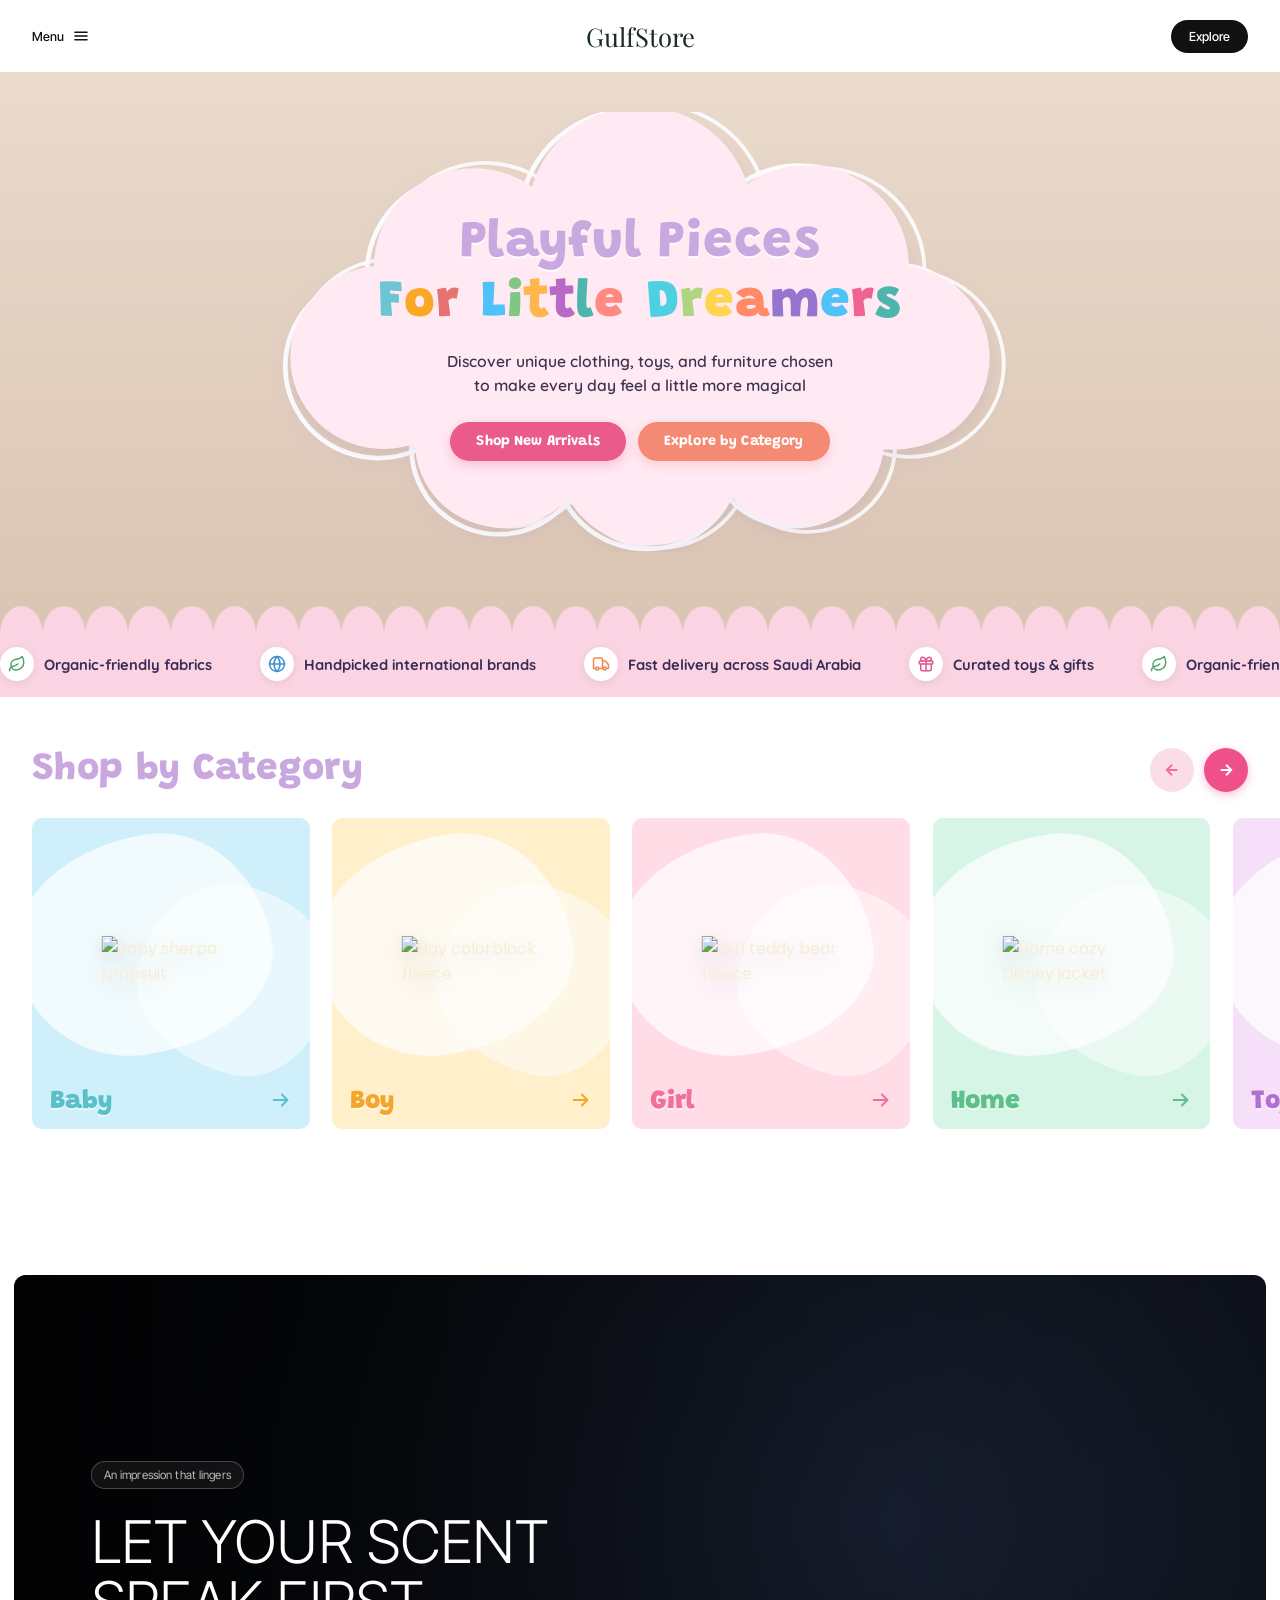
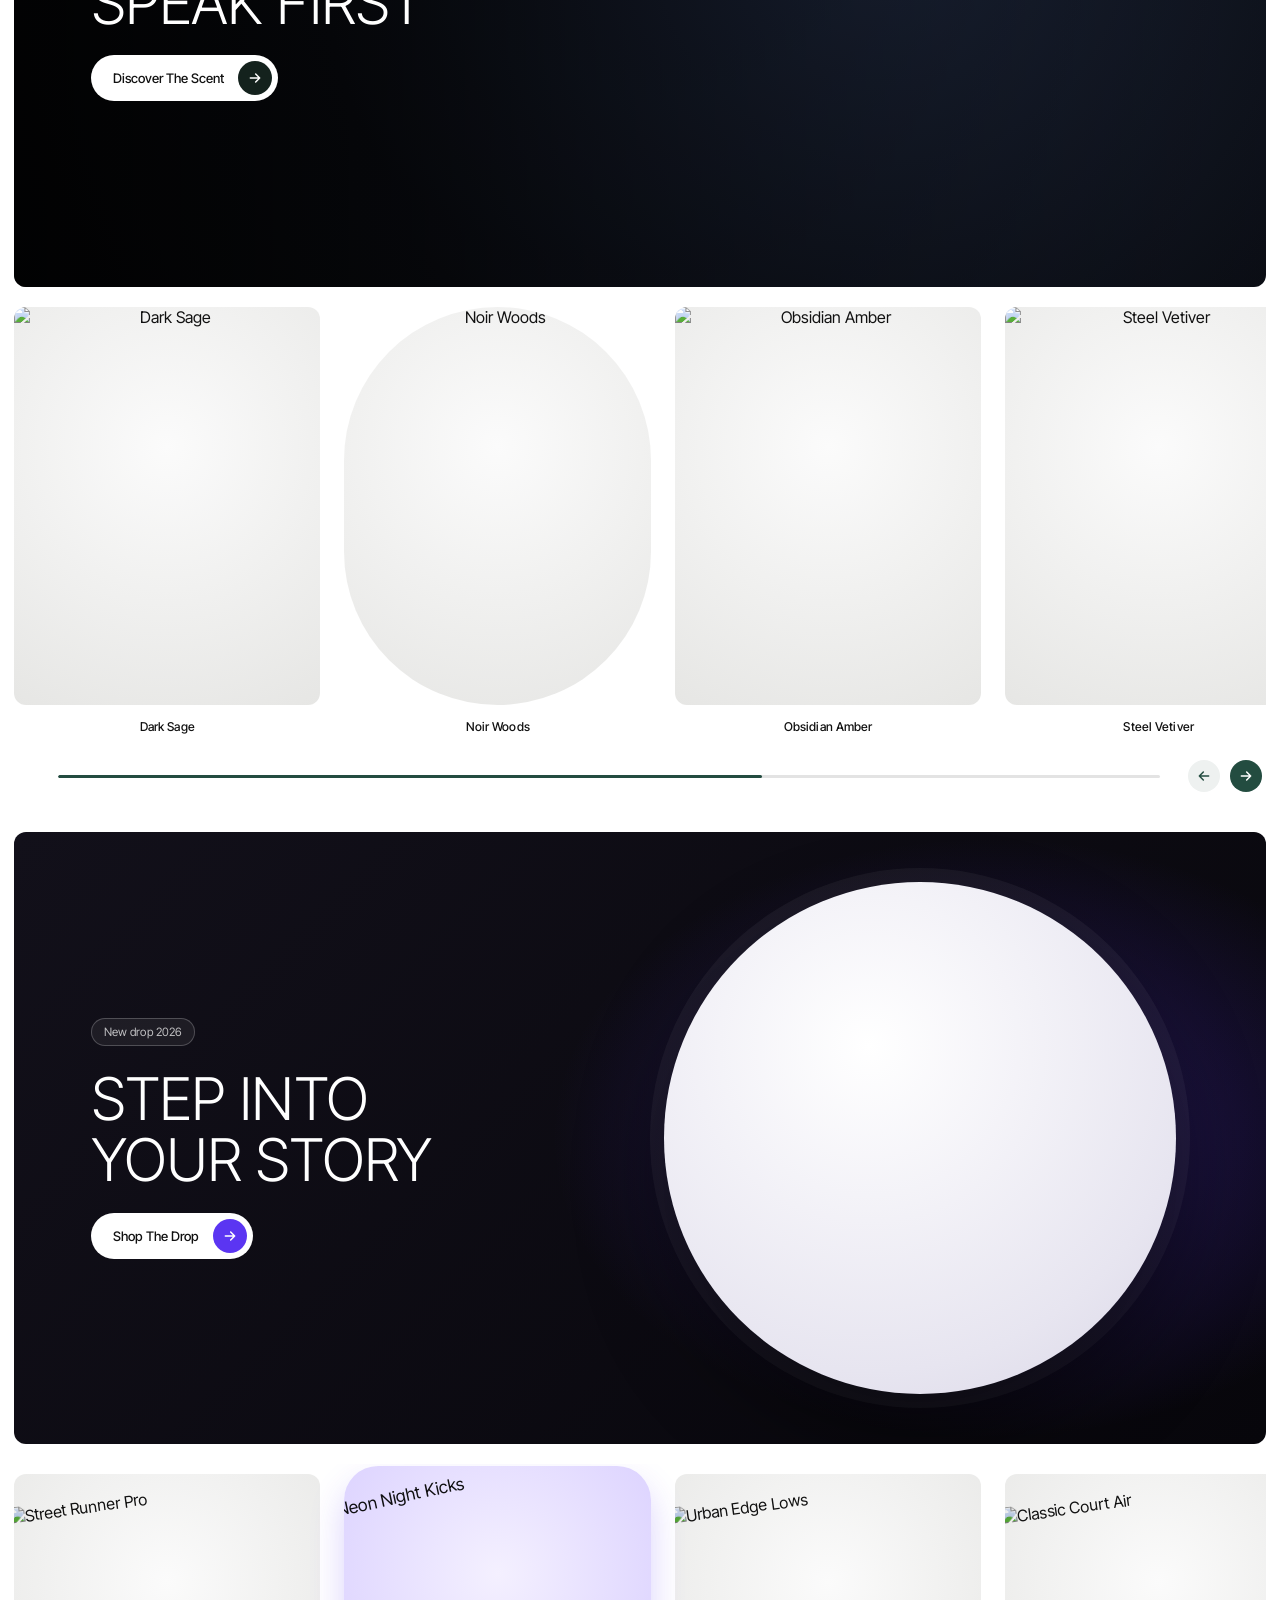
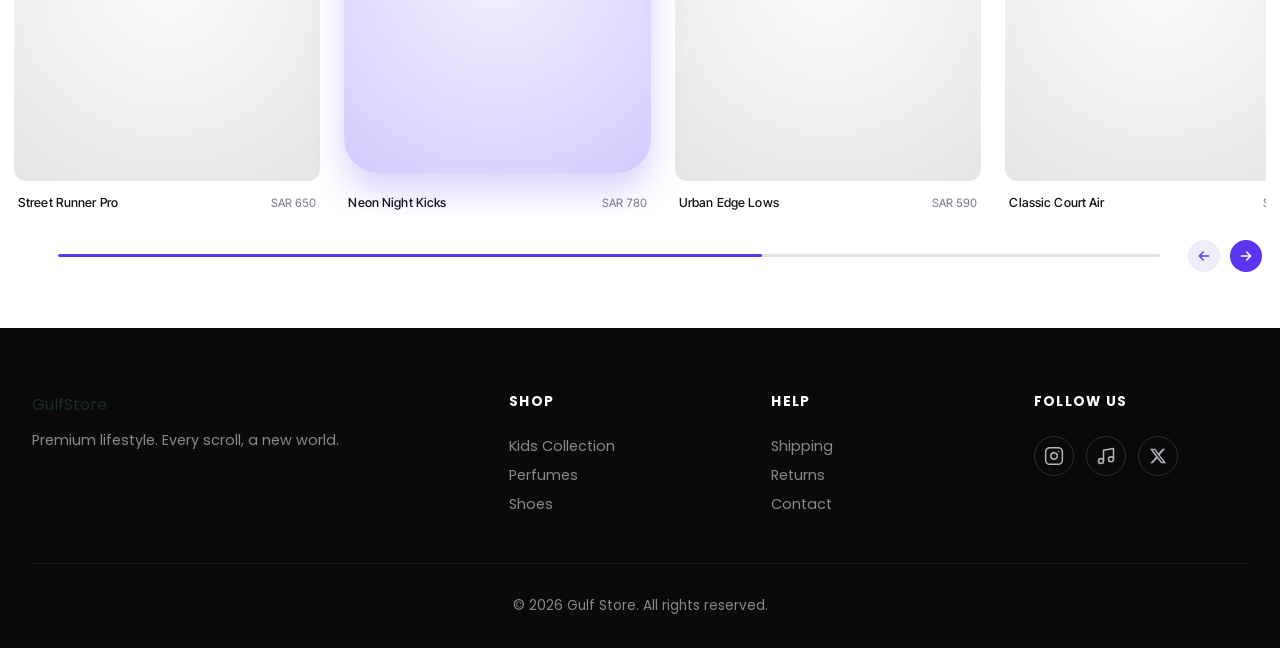
==== index.html @ 34cdd141 "Add files via upload" ====
<!DOCTYPE html>
<html lang="en">
<head>
  <meta charset="UTF-8" />
  <meta name="viewport" content="width=device-width, initial-scale=1.0" />
  <title>Gulf Store — Premium Lifestyle</title>
  <link rel="preconnect" href="https://fonts.googleapis.com" />
  <link rel="preconnect" href="https://fonts.gstatic.com" crossorigin />
  <link href="https://fonts.googleapis.com/css2?family=Nunito:wght@400;600;700;800;900&family=Playfair+Display:ital,wght@0,400;0,600;0,700;1,400;1,600&family=Bebas+Neue&family=Poppins:wght@300;400;500;600;700&family=Dancing+Script:wght@600;700&family=Grandstander:wght@500;700;800;900&family=Quicksand:wght@500;600;700&family=Inter+Tight:wght@300;400;500;600&display=swap" rel="stylesheet" />
  <link rel="stylesheet" href="style.css" />
</head>
<body class="vibe-kids" data-vibe="kids">

  <!-- ═══════════════════════════ ANNOUNCEMENT BAR ═══════════════════════════ -->
  <div class="announcement-bar" id="announcement-bar">
    <div class="announcement-bar__left">
      <span>New arrivals just landed – discover them now!&nbsp;</span>
      <a href="#kids-products" class="announcement-bar__cta">Explore</a>
    </div>
    <div class="announcement-bar__right">
      <button class="announcement-bar__locale">SAR <svg width="12" height="12" viewBox="0 0 24 24" fill="none" stroke="currentColor" stroke-width="2.6" stroke-linecap="round" stroke-linejoin="round" aria-hidden="true"><path d="m6 9 6 6 6-6"/></svg></button>
      <button class="announcement-bar__locale"><svg width="15" height="15" viewBox="0 0 24 24" fill="none" stroke="currentColor" stroke-width="2" stroke-linecap="round" stroke-linejoin="round" aria-hidden="true"><circle cx="12" cy="12" r="10"/><path d="M12 2a14.5 14.5 0 0 0 0 20 14.5 14.5 0 0 0 0-20"/><path d="M2 12h20"/></svg> EN <svg width="12" height="12" viewBox="0 0 24 24" fill="none" stroke="currentColor" stroke-width="2.6" stroke-linecap="round" stroke-linejoin="round" aria-hidden="true"><path d="m6 9 6 6 6-6"/></svg></button>
    </div>
  </div>

  <!-- ═══════════════════════════ NAVBAR ═══════════════════════════ -->
  <header class="navbar" id="navbar" role="banner">
    <div class="navbar__inner">
      <div class="navbar__logo">
        <a href="index.html" aria-label="Gulf Store home">
          <span class="logo-kids-icon" aria-hidden="true">
            <svg width="36" height="36" viewBox="0 0 36 36"><circle cx="18" cy="18" r="17" fill="#F3E8FF" stroke="#A78BDB" stroke-width="1.5"/><g transform="translate(9.5 9.5) scale(0.7)" fill="none" stroke="#A78BDB" stroke-width="2" stroke-linecap="round" stroke-linejoin="round"><circle cx="12" cy="12" r="3"/><path d="M12 16.5A4.5 4.5 0 1 1 7.5 12 4.5 4.5 0 1 1 12 7.5a4.5 4.5 0 1 1 4.5 4.5 4.5 4.5 0 1 1-4.5 4.5"/><path d="M12 7.5V9"/><path d="M7.5 12H9"/><path d="M16.5 12H15"/><path d="M12 16.5V15"/><path d="m8 8 1.88 1.88"/><path d="M14.12 9.88 16 8"/><path d="m8 16 1.88-1.88"/><path d="M14.12 14.12 16 16"/></g></svg>
          </span>
          <span class="logo-gs">Gulf</span><span class="logo-store">Store</span>
        </a>
      </div>
      <nav class="navbar__nav" aria-label="Main navigation">
        <a href="#kids"    class="nav-link" data-target="kids">New In</a>
        <a href="#kids"    class="nav-link" data-target="kids">Baby</a>
        <a href="#kids"    class="nav-link" data-target="kids">Girls</a>
        <a href="#kids"    class="nav-link" data-target="kids">Boys</a>
        <a href="#perfume" class="nav-link" data-target="perfume">Perfume</a>
        <a href="#shoes"   class="nav-link" data-target="shoes">Shoes</a>
        <a href="#"        class="nav-link nav-link--sale">Sale</a>
      </nav>
      <div class="navbar__actions">
        <button class="btn-icon" aria-label="Search">
          <svg width="20" height="20" viewBox="0 0 24 24" fill="none" stroke="currentColor" stroke-width="2"><circle cx="11" cy="11" r="8"/><path d="m21 21-4.35-4.35"/></svg>
        </button>
        <button class="btn-icon" aria-label="Cart" style="position:relative;">
          <svg width="20" height="20" viewBox="0 0 24 24" fill="none" stroke="currentColor" stroke-width="2"><circle cx="9" cy="21" r="1"/><circle cx="20" cy="21" r="1"/><path d="M1 1h4l2.68 13.39a2 2 0 0 0 2 1.61h9.72a2 2 0 0 0 2-1.61L23 6H6"/></svg>
          <span class="cart-badge">0</span>
        </button>
        <button class="btn-icon" aria-label="Account">
          <svg width="20" height="20" viewBox="0 0 24 24" fill="none" stroke="currentColor" stroke-width="2"><path d="M20 21v-2a4 4 0 0 0-4-4H8a4 4 0 0 0-4 4v2"/><circle cx="12" cy="7" r="4"/></svg>
        </button>
      </div>
      <!-- Perfume-vibe navbar controls -->
      <button class="nav-menu-btn" id="navMenuBtn" aria-expanded="false" aria-controls="navMenuPanel">
        <span>Menu</span>
        <svg width="18" height="18" viewBox="0 0 24 24" fill="none" stroke="currentColor" stroke-width="2.2" stroke-linecap="round"><path d="M4 7h16M4 12h16M4 17h16"/></svg>
      </button>
      <a href="#perfume-products" class="nav-explore-btn">Explore</a>
      <div class="nav-menu-panel" id="navMenuPanel" hidden>
        <a href="#kids" class="nav-link" data-target="kids">Kids</a>
        <a href="#perfume" class="nav-link" data-target="perfume">Perfume</a>
        <a href="#shoes" class="nav-link" data-target="shoes">Shoes</a>
      </div>
      <!-- Vibe indicator dots -->
      <div class="vibe-dots" aria-hidden="true">
        <span class="vibe-dot" data-vibe="kids" title="Kids"></span>
        <span class="vibe-dot" data-vibe="perfume" title="Perfume"></span>
        <span class="vibe-dot" data-vibe="shoes" title="Shoes"></span>
      </div>
    </div>
  </header>

  <!-- ═══════════════════════════ VIBE TRANSITION OVERLAY ═══════════════════════════ -->
  <div class="vibe-overlay" aria-hidden="true"></div>

  <!-- ═══════════════════════════ SECTION 1 — KIDS ═══════════════════════════ -->
  <section id="kids" class="category-section vibe-section kids-section" data-vibe="kids">

    <!-- ── KIDS HERO: Nursery Playroom Scene + Cloud Bubble ── -->
    <div class="kids-hero">
      <!-- High-resolution nursery playroom background matching the reference -->
      <div class="kids-hero__bg" aria-hidden="true">
        <img src="assets/baby-clothes/nursery-hero-bg.jpg" alt="Cozy kids playroom" class="kids-hero__bg-img" onerror="this.style.display='none'" />
        <div class="kids-hero__bg-tint"></div>
      </div>

      <!-- Cloud bubble — centerpiece of the hero matching reference -->
      <div class="kids-cloud-container">
        <!-- SVG cloud backdrop with soft translucent outer halo -->
        <svg class="cloud-svg-bg" viewBox="0 0 800 470" preserveAspectRatio="none" aria-hidden="true">
          <defs>
            <g id="cloudShape">
              <ellipse cx="400" cy="245" rx="320" ry="150"/>
              <circle cx="225" cy="165" r="105"/>
              <circle cx="400" cy="112" r="118"/>
              <circle cx="575" cy="165" r="108"/>
              <circle cx="670" cy="262" r="98"/>
              <circle cx="130" cy="262" r="98"/>
              <circle cx="255" cy="352" r="92"/>
              <circle cx="410" cy="365" r="98"/>
              <circle cx="565" cy="350" r="92"/>
            </g>
            <filter id="cloudSoftShadow" x="-10%" y="-10%" width="120%" height="125%">
              <feDropShadow dx="0" dy="8" stdDeviation="10" flood-color="#8A5BA6" flood-opacity="0.14"/>
            </filter>
          </defs>
          <!-- hand-drawn white outline (offset + slightly rotated) -->
          <use href="#cloudShape" class="cloud-outline-a" transform="translate(-6 4) rotate(-1.2 400 235)" fill="none" stroke="#fff" stroke-width="5"/>
          <use href="#cloudShape" class="cloud-outline-b" transform="translate(8 -2) rotate(1.4 400 235) scale(1.01)" fill="none" stroke="#fff" stroke-width="4" opacity=".9"/>
          <!-- pink body -->
          <g filter="url(#cloudSoftShadow)"><use href="#cloudShape" fill="#FFEAF4"/></g>
        </svg>

        <!-- Cloud content -->
        <div class="kids-cloud-content">
          <h1 class="kids-hero__title-script">Playful Pieces</h1>

          <!-- "For Little Dreamers" — on ONE line with candy rainbow colors -->
          <p class="kids-hero__title-rainbow">
            <span class="rainbow-word">
              <span style="color:#6BC5D2">F</span><span style="color:#F9A825">o</span><span style="color:#E57373">r</span>
            </span>
            <span class="rainbow-word">
              <span style="color:#4FC3F7">L</span><span style="color:#81C784">i</span><span style="color:#FFB74D">t</span><span style="color:#BA68C8">t</span><span style="color:#4DB6AC">l</span><span style="color:#FF8A80">e</span>
            </span>
            <span class="rainbow-word">
              <span style="color:#4DD0E1">D</span><span style="color:#AED581">r</span><span style="color:#FFD54F">e</span><span style="color:#FF8A65">a</span><span style="color:#9575CD">m</span><span style="color:#4FC3F7">e</span><span style="color:#F06292">r</span><span style="color:#4DB6AC">s</span>
            </span>
          </p>

          <p class="kids-hero__sub">Discover unique clothing, toys, and furniture chosen<br>to make every day feel a little more magical</p>

          <!-- The two CTA buttons matching reference: Pink (Shop New Arrivals) & Coral (Explore by Category) -->
          <div class="kids-hero__cta">
            <a href="#kids-products" class="kids-btn kids-btn--pink">Shop New Arrivals</a>
            <a href="#kids-products" class="kids-btn kids-btn--coral">Explore by Category</a>
          </div>
        </div>
      </div>
    </div>

    <!-- ── SCALLOPED TICKER BANNER (soft pastel pink with semicircular scallops) ── -->
    <div class="kids-ticker-banner" aria-label="Store features">
      <!-- Seamless repeating semicircular scallops along top -->
      <svg class="kids-scallop-svg" viewBox="0 0 1440 24" preserveAspectRatio="none" aria-hidden="true">
        <defs>
          <pattern id="scallopPattern" width="48" height="24" patternUnits="userSpaceOnUse">
            <path d="M 0,24 C 0,11 11,0 24,0 C 37,0 48,11 48,24 Z" fill="#FAD4E2" />
          </pattern>
        </defs>
        <rect width="100%" height="24" fill="url(#scallopPattern)" />
      </svg>

      <div class="kids-ticker-content">
        <div class="kids-ticker-track">
          <span class="ticker-item"><span class="ticker-icon" aria-hidden="true" style="color:#4FA36B"><svg width="18" height="18" viewBox="0 0 24 24" fill="none" stroke="currentColor" stroke-width="2" stroke-linecap="round" stroke-linejoin="round" aria-hidden="true"><path d="M11 20A7 7 0 0 1 9.8 6.1C15.5 5 17 4.48 19 2c1 2 2 4.18 2 8 0 5.5-4.78 10-10 10Z"/><path d="M2 21c0-3 1.85-5.36 5.08-6C9.5 14.52 12 13 13 12"/></svg></span> Organic-friendly fabrics</span>
          <span class="ticker-item"><span class="ticker-icon" aria-hidden="true" style="color:#3E8FD0"><svg width="18" height="18" viewBox="0 0 24 24" fill="none" stroke="currentColor" stroke-width="2" stroke-linecap="round" stroke-linejoin="round" aria-hidden="true"><circle cx="12" cy="12" r="10"/><path d="M12 2a14.5 14.5 0 0 0 0 20 14.5 14.5 0 0 0 0-20"/><path d="M2 12h20"/></svg></span> Handpicked international brands</span>
          <span class="ticker-item"><span class="ticker-icon" aria-hidden="true" style="color:#F08A4B"><svg width="18" height="18" viewBox="0 0 24 24" fill="none" stroke="currentColor" stroke-width="2" stroke-linecap="round" stroke-linejoin="round" aria-hidden="true"><path d="M14 18V6a2 2 0 0 0-2-2H4a2 2 0 0 0-2 2v11a1 1 0 0 0 1 1h2"/><path d="M15 18H9"/><path d="M19 18h2a1 1 0 0 0 1-1v-3.65a1 1 0 0 0-.22-.624l-3.48-4.35A1 1 0 0 0 17.52 8H14"/><circle cx="17" cy="18" r="2"/><circle cx="7" cy="18" r="2"/></svg></span> Fast delivery across Saudi Arabia</span>
          <span class="ticker-item"><span class="ticker-icon" aria-hidden="true" style="color:#E0568F"><svg width="18" height="18" viewBox="0 0 24 24" fill="none" stroke="currentColor" stroke-width="2" stroke-linecap="round" stroke-linejoin="round" aria-hidden="true"><rect x="3" y="8" width="18" height="4" rx="1"/><path d="M12 8v13"/><path d="M19 12v7a2 2 0 0 1-2 2H7a2 2 0 0 1-2-2v-7"/><path d="M7.5 8a2.5 2.5 0 0 1 0-5A4.8 8 0 0 1 12 8a4.8 8 0 0 1 4.5-5 2.5 2.5 0 0 1 0 5"/></svg></span> Curated toys &amp; gifts</span>
          <span class="ticker-item"><span class="ticker-icon" aria-hidden="true" style="color:#4FA36B"><svg width="18" height="18" viewBox="0 0 24 24" fill="none" stroke="currentColor" stroke-width="2" stroke-linecap="round" stroke-linejoin="round" aria-hidden="true"><path d="M11 20A7 7 0 0 1 9.8 6.1C15.5 5 17 4.48 19 2c1 2 2 4.18 2 8 0 5.5-4.78 10-10 10Z"/><path d="M2 21c0-3 1.85-5.36 5.08-6C9.5 14.52 12 13 13 12"/></svg></span> Organic-friendly fabrics</span>
          <span class="ticker-item"><span class="ticker-icon" aria-hidden="true" style="color:#3E8FD0"><svg width="18" height="18" viewBox="0 0 24 24" fill="none" stroke="currentColor" stroke-width="2" stroke-linecap="round" stroke-linejoin="round" aria-hidden="true"><circle cx="12" cy="12" r="10"/><path d="M12 2a14.5 14.5 0 0 0 0 20 14.5 14.5 0 0 0 0-20"/><path d="M2 12h20"/></svg></span> Handpicked international brands</span>
          <span class="ticker-item"><span class="ticker-icon" aria-hidden="true" style="color:#F08A4B"><svg width="18" height="18" viewBox="0 0 24 24" fill="none" stroke="currentColor" stroke-width="2" stroke-linecap="round" stroke-linejoin="round" aria-hidden="true"><path d="M14 18V6a2 2 0 0 0-2-2H4a2 2 0 0 0-2 2v11a1 1 0 0 0 1 1h2"/><path d="M15 18H9"/><path d="M19 18h2a1 1 0 0 0 1-1v-3.65a1 1 0 0 0-.22-.624l-3.48-4.35A1 1 0 0 0 17.52 8H14"/><circle cx="17" cy="18" r="2"/><circle cx="7" cy="18" r="2"/></svg></span> Fast delivery across Saudi Arabia</span>
          <span class="ticker-item"><span class="ticker-icon" aria-hidden="true" style="color:#E0568F"><svg width="18" height="18" viewBox="0 0 24 24" fill="none" stroke="currentColor" stroke-width="2" stroke-linecap="round" stroke-linejoin="round" aria-hidden="true"><rect x="3" y="8" width="18" height="4" rx="1"/><path d="M12 8v13"/><path d="M19 12v7a2 2 0 0 1-2 2H7a2 2 0 0 1-2-2v-7"/><path d="M7.5 8a2.5 2.5 0 0 1 0-5A4.8 8 0 0 1 12 8a4.8 8 0 0 1 4.5-5 2.5 2.5 0 0 1 0 5"/></svg></span> Curated toys &amp; gifts</span>
        </div>
      </div>
    </div>

    <!-- ── SHOP BY CATEGORY (Soft lavender title + 4 pastel cards) ── -->
    <div id="kids-products" class="kids-categories">
      <div class="kids-categories__header">
        <h2 class="kids-categories__title">Shop by Category</h2>
        <div class="kids-categories__nav" aria-label="Scroll categories">
          <button class="kids-cat-nav kids-cat-nav--prev" aria-label="Previous category">
            <svg width="18" height="18" viewBox="0 0 24 24" fill="none" stroke="currentColor" stroke-width="2.5"><path d="M19 12H5M12 19l-7-7 7-7"/></svg>
          </button>
          <button class="kids-cat-nav kids-cat-nav--next" aria-label="Next category">
            <svg width="18" height="18" viewBox="0 0 24 24" fill="none" stroke="currentColor" stroke-width="2.5"><path d="M5 12h14M12 5l7 7-7 7"/></svg>
          </button>
        </div>
      </div>

      <div class="kids-cat-grid" id="kids-cat-grid">
        <article class="kids-cat-card" style="--card-bg:#CFF0FB; --accent-color:#59BFC9;">
          <a href="product.html?id=baby-1&vibe=kids" class="kids-cat-card__link">
            <span class="kids-cat-card__blob kids-cat-card__blob--1" aria-hidden="true"></span>
            <span class="kids-cat-card__blob kids-cat-card__blob--2" aria-hidden="true"></span>
            <img src="assets/baby-clothes/baby-1.jpg" alt="Baby sherpa jumpsuit" class="kids-cat-card__img" loading="lazy" />
            <div class="kids-cat-card__footer">
              <span class="kids-cat-card__name">Baby</span>
              <span class="kids-cat-card__arrow" aria-hidden="true"><svg width="22" height="22" viewBox="0 0 24 24" fill="none" stroke="currentColor" stroke-width="2.2" stroke-linecap="round" stroke-linejoin="round"><path d="M4 12h15M13 6l6 6-6 6"/></svg></span>
            </div>
          </a>
        </article>

        <article class="kids-cat-card" style="--card-bg:#FFEFCB; --accent-color:#F4A62A;">
          <a href="product.html?id=baby-2&vibe=kids" class="kids-cat-card__link">
            <span class="kids-cat-card__blob kids-cat-card__blob--1" aria-hidden="true"></span>
            <span class="kids-cat-card__blob kids-cat-card__blob--2" aria-hidden="true"></span>
            <img src="assets/baby-clothes/baby-2.jpg" alt="Boy colorblock fleece" class="kids-cat-card__img" loading="lazy" />
            <div class="kids-cat-card__footer">
              <span class="kids-cat-card__name">Boy</span>
              <span class="kids-cat-card__arrow" aria-hidden="true"><svg width="22" height="22" viewBox="0 0 24 24" fill="none" stroke="currentColor" stroke-width="2.2" stroke-linecap="round" stroke-linejoin="round"><path d="M4 12h15M13 6l6 6-6 6"/></svg></span>
            </div>
          </a>
        </article>

        <article class="kids-cat-card" style="--card-bg:#FFDCE6; --accent-color:#F0709A;">
          <a href="product.html?id=baby-4&vibe=kids" class="kids-cat-card__link">
            <span class="kids-cat-card__blob kids-cat-card__blob--1" aria-hidden="true"></span>
            <span class="kids-cat-card__blob kids-cat-card__blob--2" aria-hidden="true"></span>
            <img src="assets/baby-clothes/baby-4.jpg" alt="Girl teddy bear fleece" class="kids-cat-card__img" loading="lazy" />
            <div class="kids-cat-card__footer">
              <span class="kids-cat-card__name">Girl</span>
              <span class="kids-cat-card__arrow" aria-hidden="true"><svg width="22" height="22" viewBox="0 0 24 24" fill="none" stroke="currentColor" stroke-width="2.2" stroke-linecap="round" stroke-linejoin="round"><path d="M4 12h15M13 6l6 6-6 6"/></svg></span>
            </div>
          </a>
        </article>

        <article class="kids-cat-card" style="--card-bg:#D6F5E6; --accent-color:#5DBF8A;">
          <a href="product.html?id=baby-3&vibe=kids" class="kids-cat-card__link">
            <span class="kids-cat-card__blob kids-cat-card__blob--1" aria-hidden="true"></span>
            <span class="kids-cat-card__blob kids-cat-card__blob--2" aria-hidden="true"></span>
            <img src="assets/baby-clothes/baby-3.jpg" alt="Home cozy Disney jacket" class="kids-cat-card__img" loading="lazy" />
            <div class="kids-cat-card__footer">
              <span class="kids-cat-card__name">Home</span>
              <span class="kids-cat-card__arrow" aria-hidden="true"><svg width="22" height="22" viewBox="0 0 24 24" fill="none" stroke="currentColor" stroke-width="2.2" stroke-linecap="round" stroke-linejoin="round"><path d="M4 12h15M13 6l6 6-6 6"/></svg></span>
            </div>
          </a>
        </article>

        <article class="kids-cat-card" style="--card-bg:#F6DFF8; --accent-color:#B26FD0;">
          <a href="product.html?id=baby-1&vibe=kids" class="kids-cat-card__link">
            <span class="kids-cat-card__blob kids-cat-card__blob--1" aria-hidden="true"></span>
            <span class="kids-cat-card__blob kids-cat-card__blob--2" aria-hidden="true"></span>
            <img src="assets/baby-clothes/baby-1.jpg" alt="Toys" class="kids-cat-card__img" loading="lazy" />
            <div class="kids-cat-card__footer">
              <span class="kids-cat-card__name">Toys</span>
              <span class="kids-cat-card__arrow" aria-hidden="true"><svg width="22" height="22" viewBox="0 0 24 24" fill="none" stroke="currentColor" stroke-width="2.2" stroke-linecap="round" stroke-linejoin="round"><path d="M4 12h15M13 6l6 6-6 6"/></svg></span>
            </div>
          </a>
        </article>
      </div>
    </div>

  </section>

  <!-- ═══════════════════════════ VIBE BRIDGE: Kids → Perfume ═══════════════════════════ -->
  <div class="vibe-bridge vibe-bridge--kids-to-perfume" aria-hidden="true"></div>

  <!-- ═══════════════════════════ SECTION 2 — PERFUME ═══════════════════════════ -->
<section id="perfume" class="category-section vibe-section perfume-section" data-vibe="perfume">

    <!-- Hero card -->
    <div class="pf-hero">
      <img src="assets/perfume/perfume-1.jpg" alt="" class="pf-hero__bg" onerror="this.style.display='none'" />
      <div class="pf-hero__shade" aria-hidden="true"></div>
      <div class="pf-hero__content">
        <span class="pf-hero__pill">An impression that lingers</span>
        <h1 class="pf-hero__title">Let your scent<br>speak first</h1>
        <a href="#perfume-products" class="pf-hero__cta">
          <span>Discover The Scent</span>
          <span class="pf-hero__cta-icon"><svg width="16" height="16" viewBox="0 0 24 24" fill="none" stroke="currentColor" stroke-width="2.2" stroke-linecap="round" stroke-linejoin="round"><path d="M5 12h14M13 6l6 6-6 6"/></svg></span>
        </a>
      </div>
    </div>

    <!-- Product carousel -->
    <div id="perfume-products" class="pf-products">
      <div class="pf-track" id="pf-track">
        <article class="pf-card">
          <a href="product.html?id=perfume-1&vibe=perfume" class="pf-card__link">
            <div class="pf-card__media"><img src="assets/perfume/perfume-1.jpg" alt="Dark Sage" loading="lazy" /></div>
            <p class="pf-card__name">Dark Sage</p>
          </a>
        </article>
        <article class="pf-card is-active">
          <a href="product.html?id=perfume-2&vibe=perfume" class="pf-card__link">
            <div class="pf-card__media"><img src="assets/perfume/perfume-2.jpg" alt="Noir Woods" loading="lazy" /></div>
            <p class="pf-card__name">Noir Woods</p>
          </a>
        </article>
        <article class="pf-card">
          <a href="product.html?id=perfume-3&vibe=perfume" class="pf-card__link">
            <div class="pf-card__media"><img src="assets/perfume/perfume-3.jpg" alt="Obsidian Amber" loading="lazy" /></div>
            <p class="pf-card__name">Obsidian Amber</p>
          </a>
        </article>
        <article class="pf-card">
          <a href="product.html?id=perfume-4&vibe=perfume" class="pf-card__link">
            <div class="pf-card__media"><img src="assets/perfume/perfume-4.jpg" alt="Steel Vetiver" loading="lazy" /></div>
            <p class="pf-card__name">Steel Vetiver</p>
          </a>
        </article>
        <article class="pf-card">
          <a href="product.html?id=perfume-3&vibe=perfume" class="pf-card__link">
            <div class="pf-card__media"><img src="assets/perfume/perfume-3.jpg" alt="Rose Incense" loading="lazy" /></div>
            <p class="pf-card__name">Rose Incense</p>
          </a>
        </article>
        <article class="pf-card">
          <a href="product.html?id=perfume-1&vibe=perfume" class="pf-card__link">
            <div class="pf-card__media"><img src="assets/perfume/perfume-1.jpg" alt="Dark Oud Noir" loading="lazy" /></div>
            <p class="pf-card__name">Dark Oud Noir</p>
          </a>
        </article>
      </div>
      <div class="pf-controls">
        <div class="pf-progress" aria-hidden="true"><span class="pf-progress__thumb" id="pf-thumb"></span></div>
        <div class="pf-arrows">
          <button class="pf-arrow pf-arrow--prev" id="pf-prev" aria-label="Previous">
            <svg width="16" height="16" viewBox="0 0 24 24" fill="none" stroke="currentColor" stroke-width="2.2" stroke-linecap="round" stroke-linejoin="round"><path d="M19 12H5M11 6l-6 6 6 6"/></svg>
          </button>
          <button class="pf-arrow pf-arrow--next" id="pf-next" aria-label="Next"><svg width="16" height="16" viewBox="0 0 24 24" fill="none" stroke="currentColor" stroke-width="2.2" stroke-linecap="round" stroke-linejoin="round"><path d="M5 12h14M13 6l6 6-6 6"/></svg></button>
        </div>
      </div>
    </div>

  </section>

  <!-- ═══════════════════════════ VIBE BRIDGE: Perfume → Shoes ═══════════════════════════ -->
  <div class="vibe-bridge vibe-bridge--perfume-to-shoes" aria-hidden="true"></div>

  <!-- ═══════════════════════════ SECTION 3 — SHOES ═══════════════════════════ -->
  <section id="shoes" class="category-section vibe-section shoes-section" data-vibe="shoes">

    <!-- Hero card -->
    <div class="sh-hero">
      <div class="sh-hero__content">
        <span class="sh-hero__pill">New drop 2026</span>
        <h1 class="sh-hero__title">Step into<br>your story</h1>
        <a href="#shoes-products" class="sh-hero__cta">
          <span>Shop The Drop</span>
          <span class="sh-hero__cta-icon"><svg width="16" height="16" viewBox="0 0 24 24" fill="none" stroke="currentColor" stroke-width="2.2" stroke-linecap="round" stroke-linejoin="round"><path d="M5 12h14M13 6l6 6-6 6"/></svg></span>
        </a>
      </div>
      <div class="sh-hero__disc" aria-hidden="true">
        <img src="assets/shoes/shoes-1.jpg" alt="" class="sh-hero__shoe" />
      </div>
    </div>

    <!-- Product carousel -->
    <div id="shoes-products" class="sh-products">
      <div class="sh-track" id="sh-track">
        <article class="sh-card">
          <a href="product.html?id=shoes-1&vibe=shoes" class="sh-card__link">
            <div class="sh-card__media"><img src="assets/shoes/shoes-1.jpg" alt="Street Runner Pro" loading="lazy" /></div>
            <div class="sh-card__meta"><p class="sh-card__name">Street Runner Pro</p><p class="sh-card__price">SAR 650</p></div>
          </a>
        </article>
        <article class="sh-card is-active">
          <a href="product.html?id=shoes-2&vibe=shoes" class="sh-card__link">
            <div class="sh-card__media"><img src="assets/shoes/shoes-2.jpg" alt="Neon Night Kicks" loading="lazy" /></div>
            <div class="sh-card__meta"><p class="sh-card__name">Neon Night Kicks</p><p class="sh-card__price">SAR 780</p></div>
          </a>
        </article>
        <article class="sh-card">
          <a href="product.html?id=shoes-3&vibe=shoes" class="sh-card__link">
            <div class="sh-card__media"><img src="assets/shoes/shoes-3.jpg" alt="Urban Edge Lows" loading="lazy" /></div>
            <div class="sh-card__meta"><p class="sh-card__name">Urban Edge Lows</p><p class="sh-card__price">SAR 590</p></div>
          </a>
        </article>
        <article class="sh-card">
          <a href="product.html?id=shoes-4&vibe=shoes" class="sh-card__link">
            <div class="sh-card__media"><img src="assets/shoes/shoes-4.jpg" alt="Classic Court Air" loading="lazy" /></div>
            <div class="sh-card__meta"><p class="sh-card__name">Classic Court Air</p><p class="sh-card__price">SAR 420</p></div>
          </a>
        </article>
        <article class="sh-card">
          <a href="product.html?id=shoes-1&vibe=shoes" class="sh-card__link">
            <div class="sh-card__media"><img src="assets/shoes/shoes-1.jpg" alt="Jordan x Dior Air" loading="lazy" /></div>
            <div class="sh-card__meta"><p class="sh-card__name">Jordan x Dior Air</p><p class="sh-card__price">SAR 8,450</p></div>
          </a>
        </article>
        <article class="sh-card">
          <a href="product.html?id=shoes-2&vibe=shoes" class="sh-card__link">
            <div class="sh-card__media"><img src="assets/shoes/shoes-2.jpg" alt="Nike Air Max" loading="lazy" /></div>
            <div class="sh-card__meta"><p class="sh-card__name">Nike Air Max</p><p class="sh-card__price">SAR 650</p></div>
          </a>
        </article>
      </div>
      <div class="sh-controls">
        <div class="sh-progress" aria-hidden="true"><span class="sh-progress__thumb" id="sh-thumb"></span></div>
        <div class="sh-arrows">
          <button class="sh-arrow sh-arrow--prev" id="sh-prev" aria-label="Previous">
            <svg width="16" height="16" viewBox="0 0 24 24" fill="none" stroke="currentColor" stroke-width="2.2" stroke-linecap="round" stroke-linejoin="round"><path d="M19 12H5M11 6l-6 6 6 6"/></svg>
          </button>
          <button class="sh-arrow sh-arrow--next" id="sh-next" aria-label="Next"><svg width="16" height="16" viewBox="0 0 24 24" fill="none" stroke="currentColor" stroke-width="2.2" stroke-linecap="round" stroke-linejoin="round"><path d="M5 12h14M13 6l6 6-6 6"/></svg></button>
        </div>
      </div>
    </div>

  </section>

  <!-- ═══════════════════════════ FOOTER ═══════════════════════════ -->
  <footer class="site-footer">
    <div class="footer__inner">
      <div class="footer__brand">
        <span class="logo-gs">Gulf</span><span class="logo-store">Store</span>
        <p>Premium lifestyle. Every scroll, a new world.</p>
      </div>
      <div class="footer__links">
        <h4>Shop</h4>
        <a href="#kids">Kids Collection</a>
        <a href="#perfume">Perfumes</a>
        <a href="#shoes">Shoes</a>
      </div>
      <div class="footer__links">
        <h4>Help</h4>
        <a href="#">Shipping</a>
        <a href="#">Returns</a>
        <a href="#">Contact</a>
      </div>
      <div class="footer__social">
        <h4>Follow Us</h4>
        <div class="social-icons">
          <a href="#" aria-label="Instagram"><svg width="20" height="20" viewBox="0 0 24 24" fill="none" stroke="currentColor" stroke-width="1.8" stroke-linecap="round" stroke-linejoin="round" aria-hidden="true"><rect width="20" height="20" x="2" y="2" rx="5" ry="5"/><path d="M16 11.37A4 4 0 1 1 12.63 8 4 4 0 0 1 16 11.37z"/><line x1="17.5" x2="17.51" y1="6.5" y2="6.5"/></svg></a>
          <a href="#" aria-label="TikTok"><svg width="20" height="20" viewBox="0 0 24 24" fill="none" stroke="currentColor" stroke-width="1.8" stroke-linecap="round" stroke-linejoin="round" aria-hidden="true"><path d="M9 18V5l12-2v13"/><circle cx="6" cy="18" r="3"/><circle cx="18" cy="16" r="3"/></svg></a>
          <a href="#" aria-label="X"><svg width="18" height="18" viewBox="0 0 24 24" fill="currentColor" aria-hidden="true"><path d="M18.244 2.25h3.308l-7.227 8.26 8.502 11.24H16.17l-5.214-6.817L4.99 21.75H1.68l7.73-8.835L1.254 2.25H8.08l4.713 6.231zm-1.161 17.52h1.833L7.084 4.126H5.117z"/></svg></a>
        </div>
      </div>
    </div>
    <div class="footer__copy">
      <p>© 2026 Gulf Store. All rights reserved.</p>
    </div>
  </footer>

  <script src="main.js"></script>
</body>
</html>
---- style.css ----
/* ═══════════════════════════════════════════════════════════════
   Gulf Store — style.css
   Scroll-driven vibe transitions: Kids → Perfume → Shoes
   ═══════════════════════════════════════════════════════════════ */

/* ── 1. CSS Custom Properties (Vibe Tokens) ── */
:root {
  /* Active vibe tokens — JS updates these on scroll */
  --vibe-bg:            #FFF8F0;
  --vibe-bg-alt:        #F9F0FF;
  --vibe-text:          #2D1B69;
  --vibe-text-muted:    #7C5DAF;
  --vibe-accent:        #A78BDB;
  --vibe-accent-2:      #F9A8D4;
  --vibe-cta:           #FF8A80;
  --vibe-cta-hover:     #FF6B6B;
  --vibe-card-bg:       #FFFFFF;
  --vibe-card-border:   rgba(167, 139, 219, 0.2);
  --vibe-card-shadow:   rgba(167, 139, 219, 0.15);
  --vibe-nav-bg:        rgba(255, 248, 240, 0.9);
  --vibe-nav-text:      #2D1B69;
  --vibe-tag-bg:        rgba(167, 139, 219, 0.15);
  --vibe-tag-text:      #7C5DAF;
  --vibe-font-display:  'Nunito', sans-serif;
  --vibe-font-body:     'Poppins', sans-serif;
  --vibe-radius:        1.5rem;
  --vibe-hero-gradient: linear-gradient(135deg, #FFF8F0 0%, #F3E8FF 100%);
  --vibe-ticker-bg:     #A78BDB;
  --vibe-ticker-text:   #FFFFFF;

  /* Transition speed */
  --vibe-transition: 0.8s cubic-bezier(0.4, 0, 0.2, 1);

  /* Layout */
  --navbar-h: 72px;
  --section-pad: clamp(4rem, 8vw, 8rem);
  --container: 1280px;
}

/* ── 2. Reset & Base ── */
*, *::before, *::after { box-sizing: border-box; margin: 0; padding: 0; }

html {
  scroll-behavior: smooth;
  font-size: 16px;
  /* Named timelines for scrollytelling */
  timeline-scope: --tl-kids, --tl-perfume, --tl-shoes;
}

body {
  font-family: var(--vibe-font-body);
  background-color: var(--vibe-bg);
  color: var(--vibe-text);
  overflow-x: hidden;
  transition:
    background-color var(--vibe-transition),
    color var(--vibe-transition);
}

img { display: block; max-width: 100%; }
a { text-decoration: none; color: inherit; }
ul { list-style: none; }
button { cursor: pointer; border: none; background: none; font-family: inherit; }

/* ── 3. Vibe Overlay (flash transition layer) ── */
.vibe-overlay {
  position: fixed;
  inset: 0;
  z-index: 999;
  pointer-events: none;
  opacity: 0;
  background: var(--vibe-bg);
  transition: opacity 0.3s ease;
}
.vibe-overlay.flash {
  opacity: 0.6;
  transition: opacity 0.15s ease;
}

/* ── 4. Navbar ── */
.navbar {
  position: fixed;
  top: 0;
  left: 0;
  right: 0;
  z-index: 100;
  height: var(--navbar-h);
  background: var(--vibe-nav-bg);
  backdrop-filter: blur(16px) saturate(180%);
  -webkit-backdrop-filter: blur(16px) saturate(180%);
  border-bottom: 1px solid var(--vibe-card-border);
  transition:
    background var(--vibe-transition),
    border-color var(--vibe-transition);
}

.navbar__inner {
  max-width: var(--container);
  margin: 0 auto;
  height: 100%;
  padding: 0 2rem;
  display: flex;
  align-items: center;
  gap: 2rem;
}

/* Logo */
.navbar__logo a {
  font-size: 1.5rem;
  font-weight: 900;
  letter-spacing: -0.02em;
}
.logo-gs {
  color: var(--vibe-accent);
  transition: color var(--vibe-transition);
}
.logo-store {
  color: var(--vibe-text);
  transition: color var(--vibe-transition);
}

/* Nav links */
.navbar__nav {
  display: flex;
  gap: 2.5rem;
  margin-left: auto;
}
.nav-link {
  font-size: 0.95rem;
  font-weight: 600;
  color: var(--vibe-nav-text);
  letter-spacing: 0.03em;
  position: relative;
  padding-bottom: 4px;
  transition: color var(--vibe-transition);
}
.nav-link::after {
  content: '';
  position: absolute;
  bottom: 0;
  left: 0;
  right: 0;
  height: 2px;
  background: var(--vibe-accent);
  transform: scaleX(0);
  transform-origin: left;
  transition:
    transform 0.3s ease,
    background var(--vibe-transition);
}
.nav-link:hover::after,
.nav-link.active::after { transform: scaleX(1); }
.nav-link.active { color: var(--vibe-accent); }

/* Icon buttons */
.navbar__actions {
  display: flex;
  gap: 0.75rem;
}
.btn-icon {
  width: 40px;
  height: 40px;
  border-radius: 50%;
  display: flex;
  align-items: center;
  justify-content: center;
  color: var(--vibe-text);
  background: var(--vibe-tag-bg);
  transition:
    background 0.3s,
    color var(--vibe-transition),
    transform 0.2s;
}
.btn-icon:hover { transform: scale(1.1); background: var(--vibe-accent); color: #fff; }

/* Vibe dots */
.vibe-dots {
  display: flex;
  gap: 6px;
  margin-left: 1rem;
}
.vibe-dot {
  width: 8px;
  height: 8px;
  border-radius: 50%;
  opacity: 0.3;
  transition: opacity 0.4s, transform 0.4s;
}
.vibe-dot[data-vibe="kids"]    { background: #A78BDB; }
.vibe-dot[data-vibe="perfume"] { background: #C9A84C; }
.vibe-dot[data-vibe="shoes"]   { background: #8B5CF6; }
.vibe-dot.active { opacity: 1; transform: scale(1.4); }

/* ── 5. Category Sections ── */
.category-section {
  position: relative;
  min-height: 100vh;
  overflow: hidden;
  padding-top: calc(var(--navbar-h) + 2rem);
  padding-bottom: var(--section-pad);
}

/* Kids section gets its own top padding via the announcement bar + navbar stacking */
.kids-section {
  padding-top: calc(var(--navbar-h) + 36px) !important; /* 36px = announcement bar */
}

/* Named view-timelines for scrollytelling */
#kids    { view-timeline: --tl-kids block; }
#perfume { view-timeline: --tl-perfume block; }
#shoes   { view-timeline: --tl-shoes block; }

/* ── 6. Background Decorations ── */
.bg-deco {
  position: absolute;
  inset: 0;
  pointer-events: none;
  overflow: hidden;
}

/* Kids — clouds */
.deco-cloud {
  position: absolute;
  border-radius: 50%;
  filter: blur(60px);
  opacity: 0.35;
}
.deco-cloud--1 {
  width: 500px; height: 500px;
  background: radial-gradient(circle, #A78BDB, transparent);
  top: -100px; right: -100px;
  animation: float-cloud 8s ease-in-out infinite alternate;
}
.deco-cloud--2 {
  width: 400px; height: 400px;
  background: radial-gradient(circle, #F9A8D4, transparent);
  bottom: 100px; left: -80px;
  animation: float-cloud 10s ease-in-out infinite alternate-reverse;
}

@keyframes float-cloud {
  from { transform: translate(0, 0) scale(1); }
  to   { transform: translate(30px, 20px) scale(1.1); }
}

.deco-star {
  position: absolute;
  font-size: 2rem;
  opacity: 0.6;
}
.deco-star--1 { top: 15%; left: 8%;  animation: float-star 6s ease-in-out infinite; }
.deco-star--2 { top: 25%; right: 6%; animation: float-star 7s ease-in-out infinite 1s; }
.deco-star--3 { bottom: 30%; left: 15%; animation: float-star 5s ease-in-out infinite 2s; }
.deco-star--4 { bottom: 20%; right: 15%; animation: float-star 8s ease-in-out infinite 0.5s; }

@keyframes float-star {
  0%, 100% { transform: translateY(0) rotate(0deg); }
  50%       { transform: translateY(-20px) rotate(15deg); }
}

.deco-bubble {
  position: absolute;
  border-radius: 50%;
  border: 2px solid rgba(167, 139, 219, 0.3);
  animation: bubble-rise 12s linear infinite;
}
.deco-bubble--1 { width: 60px;  height: 60px;  left: 20%; bottom: -60px; animation-delay: 0s; }
.deco-bubble--2 { width: 40px;  height: 40px;  left: 50%; bottom: -40px; animation-delay: 4s; }
.deco-bubble--3 { width: 80px;  height: 80px;  left: 70%; bottom: -80px; animation-delay: 8s; }

@keyframes bubble-rise {
  0%   { transform: translateY(0) scale(1); opacity: 0.4; }
  100% { transform: translateY(-110vh) scale(0.8); opacity: 0; }
}

/* Perfume — particles */
.deco-particle {
  position: absolute;
  border-radius: 50%;
  background: rgba(201, 168, 76, 0.5);
  animation: particle-drift 15s linear infinite;
}
.deco-particle--1 { width: 4px;  height: 4px;  top: 10%; left: 20%;  animation-duration: 12s; animation-delay: 0s; }
.deco-particle--2 { width: 6px;  height: 6px;  top: 40%; right: 25%; animation-duration: 18s; animation-delay: 3s; }
.deco-particle--3 { width: 3px;  height: 3px;  top: 60%; left: 40%;  animation-duration: 10s; animation-delay: 6s; }
.deco-particle--4 { width: 5px;  height: 5px;  top: 80%; right: 15%; animation-duration: 14s; animation-delay: 1s; }
.deco-particle--5 { width: 4px;  height: 4px;  top: 25%; left: 70%;  animation-duration: 16s; animation-delay: 5s; }

@keyframes particle-drift {
  0%   { transform: translate(0, 0); opacity: 0; }
  10%  { opacity: 1; }
  90%  { opacity: 1; }
  100% { transform: translate(40px, -80px); opacity: 0; }
}

.deco-smoke {
  position: absolute;
  bottom: 0; left: 0; right: 0;
  height: 300px;
  background: linear-gradient(to top, rgba(26, 26, 46, 0.6), transparent);
  pointer-events: none;
}

/* Shoes — grid + spotlight */
.deco-grid {
  position: absolute;
  inset: 0;
  background-image:
    linear-gradient(rgba(139, 92, 246, 0.08) 1px, transparent 1px),
    linear-gradient(90deg, rgba(139, 92, 246, 0.08) 1px, transparent 1px);
  background-size: 60px 60px;
}

.deco-spotlight {
  position: absolute;
  top: -20%;
  left: 50%;
  transform: translateX(-50%);
  width: 600px;
  height: 800px;
  background: conic-gradient(from 180deg at 50% 0%, transparent 70deg, rgba(139, 92, 246, 0.25) 90deg, transparent 110deg);
  animation: spotlight-sweep 8s ease-in-out infinite alternate;
}
@keyframes spotlight-sweep {
  from { left: 30%; }
  to   { left: 70%; }
}

.deco-line {
  position: absolute;
  height: 1px;
  background: linear-gradient(90deg, transparent, rgba(168, 85, 247, 0.4), transparent);
  animation: line-scan 6s ease-in-out infinite;
}
.deco-line--1 { width: 60%;  top: 20%; left: 20%; animation-delay: 0s; }
.deco-line--2 { width: 40%;  top: 50%; right: 10%; animation-delay: 2s; }
.deco-line--3 { width: 50%;  top: 75%; left: 5%;  animation-delay: 4s; }

@keyframes line-scan {
  0%, 100% { opacity: 0.3; transform: scaleX(1); }
  50%       { opacity: 0.8; transform: scaleX(1.2); }
}

/* Vibe Bridge — gradient transition between sections */
.vibe-bridge {
  height: 200px;
  margin: 0;
}
.vibe-bridge--kids-to-perfume {
  background: linear-gradient(to bottom, #F3E8FF, #0D0D0D);
}
.vibe-bridge--perfume-to-shoes {
  background: linear-gradient(to bottom, #1A1A2E, #000000);
}

/* ── 7. Hero ── */
.hero {
  max-width: var(--container);
  margin: 0 auto;
  padding: 3rem 2rem 2rem;
  display: grid;
  grid-template-columns: 1fr 1fr;
  gap: 4rem;
  align-items: center;
  min-height: 70vh;
}

.hero__content {
  display: flex;
  flex-direction: column;
  gap: 1.5rem;
}

.hero__eyebrow {
  display: inline-block;
  font-size: 0.85rem;
  font-weight: 600;
  letter-spacing: 0.15em;
  text-transform: uppercase;
  color: var(--vibe-accent);
  background: var(--vibe-tag-bg);
  padding: 0.4rem 1rem;
  border-radius: 100px;
  transition: color var(--vibe-transition), background var(--vibe-transition);
  width: fit-content;
}

.hero__title {
  font-family: var(--vibe-font-display);
  display: flex;
  flex-direction: column;
  gap: 0.25rem;
  transition: font-family var(--vibe-transition);
}
.hero__title-line {
  font-size: clamp(2.5rem, 5vw, 4rem);
  font-weight: 800;
  line-height: 1.1;
  color: var(--vibe-text);
  transition: color var(--vibe-transition);
}
.hero__title-accent {
  font-size: clamp(2.5rem, 5.5vw, 4.5rem);
  font-weight: 900;
  line-height: 1.1;
  background: linear-gradient(135deg, var(--vibe-accent), var(--vibe-accent-2));
  -webkit-background-clip: text;
  -webkit-text-fill-color: transparent;
  background-clip: text;
  transition: background var(--vibe-transition);
}

/* Shoes section — massive display type */
#shoes .hero__title-line,
#shoes .hero__title-accent {
  font-family: 'Bebas Neue', sans-serif;
  font-size: clamp(4rem, 9vw, 8rem);
  letter-spacing: 0.05em;
}

.hero__sub {
  font-size: 1.1rem;
  line-height: 1.7;
  color: var(--vibe-text-muted);
  max-width: 480px;
  transition: color var(--vibe-transition);
}

.hero__cta {
  display: flex;
  gap: 1rem;
  flex-wrap: wrap;
}

/* Hero image */
.hero__visual {
  display: flex;
  justify-content: center;
  align-items: center;
}
.hero__img-frame {
  position: relative;
  border-radius: 2rem;
  overflow: hidden;
  box-shadow: 0 30px 80px rgba(0,0,0,0.15);
  max-width: 480px;
  width: 100%;
  aspect-ratio: 4 / 5;
  transition: box-shadow var(--vibe-transition);
}
.hero__img-frame::before {
  content: '';
  position: absolute;
  inset: 0;
  background: linear-gradient(to top, rgba(0,0,0,0.3), transparent 50%);
  z-index: 1;
}
.hero__img {
  width: 100%;
  height: 100%;
  object-fit: cover;
  transition: transform 0.6s ease;
}
.hero__img-frame:hover .hero__img { transform: scale(1.05); }

.hero__img--float {
  animation: shoe-float 4s ease-in-out infinite;
}
@keyframes shoe-float {
  0%, 100% { transform: translateY(0) rotate(-2deg); }
  50%       { transform: translateY(-15px) rotate(2deg); }
}

.hero__img-badge {
  position: absolute;
  bottom: 1.5rem;
  right: 1.5rem;
  z-index: 2;
  background: var(--vibe-cta);
  color: #fff;
  font-size: 0.8rem;
  font-weight: 700;
  letter-spacing: 0.08em;
  text-transform: uppercase;
  padding: 0.5rem 1rem;
  border-radius: 100px;
  transition: background var(--vibe-transition);
}

/* Perfume dark frame */
.hero__img-frame--dark { box-shadow: 0 30px 80px rgba(0,0,0,0.5), 0 0 60px rgba(201,168,76,0.1); }

/* ── 8. Buttons ── */
.btn {
  display: inline-flex;
  align-items: center;
  gap: 0.5rem;
  padding: 0.85rem 2rem;
  border-radius: 100px;
  font-size: 0.95rem;
  font-weight: 700;
  letter-spacing: 0.03em;
  transition:
    background 0.3s,
    color 0.3s,
    transform 0.2s,
    box-shadow 0.3s,
    border-color var(--vibe-transition);
  white-space: nowrap;
}
.btn--primary {
  background: var(--vibe-cta);
  color: #fff;
  box-shadow: 0 4px 20px rgba(0,0,0,0.15);
}
.btn--primary:hover {
  background: var(--vibe-cta-hover);
  transform: translateY(-2px);
  box-shadow: 0 8px 30px rgba(0,0,0,0.2);
}
.btn--outline {
  background: transparent;
  color: var(--vibe-text);
  border: 2px solid var(--vibe-card-border);
}
.btn--outline:hover {
  background: var(--vibe-tag-bg);
  transform: translateY(-2px);
  border-color: var(--vibe-accent);
}

/* ── 9. Ticker ── */
.ticker {
  background: var(--vibe-ticker-bg);
  color: var(--vibe-ticker-text);
  padding: 1rem 0;
  overflow: hidden;
  margin: 2rem 0;
  position: relative;
  transition: background var(--vibe-transition);
}
.ticker__track {
  display: flex;
  gap: 4rem;
  white-space: nowrap;
  animation: ticker-scroll 25s linear infinite;
  width: max-content;
}
.ticker__track span {
  font-size: 0.9rem;
  font-weight: 600;
  letter-spacing: 0.08em;
  text-transform: uppercase;
}
@keyframes ticker-scroll {
  from { transform: translateX(0); }
  to   { transform: translateX(-50%); }
}
@media (prefers-reduced-motion: reduce) {
  .ticker__track { animation: none; }
}

/* ── 10. Products Section ── */
.products-section {
  max-width: var(--container);
  margin: 0 auto;
  padding: 2rem 2rem var(--section-pad);
}

.section-header {
  display: flex;
  align-items: baseline;
  justify-content: space-between;
  margin-bottom: 2.5rem;
}
.section-title {
  font-family: var(--vibe-font-display);
  font-size: clamp(1.8rem, 3vw, 2.5rem);
  font-weight: 800;
  color: var(--vibe-text);
  transition: color var(--vibe-transition), font-family var(--vibe-transition);
}
.view-all {
  font-size: 0.9rem;
  font-weight: 600;
  color: var(--vibe-accent);
  letter-spacing: 0.05em;
  transition: color var(--vibe-transition);
}
.view-all:hover { text-decoration: underline; }

/* Product grid */
.products-grid {
  display: grid;
  grid-template-columns: repeat(4, 1fr);
  gap: 1.5rem;
}

/* ── 11. Product Cards ── */
.product-card {
  background: var(--vibe-card-bg);
  border-radius: var(--vibe-radius);
  border: 1px solid var(--vibe-card-border);
  overflow: hidden;
  transition:
    transform 0.4s cubic-bezier(0.34, 1.56, 0.64, 1),
    box-shadow 0.4s ease,
    background var(--vibe-transition),
    border-color var(--vibe-transition);
  /* Scroll entry reveal */
  @media (prefers-reduced-motion: no-preference) {
    @supports ((animation-timeline: view()) and (animation-range: entry)) {
      animation: card-reveal auto linear both;
      animation-timeline: view();
      animation-range: entry 0% entry 60%;
    }
  }
}
@keyframes card-reveal {
  from {
    opacity: 0;
    transform: translateY(40px) scale(0.95);
  }
  to {
    opacity: 1;
    transform: translateY(0) scale(1);
  }
}

.product-card:hover {
  transform: translateY(-8px) scale(1.02);
  box-shadow: 0 20px 60px var(--vibe-card-shadow);
}

.product-card__link { display: block; }

.product-card__img-wrap {
  position: relative;
  aspect-ratio: 3 / 4;
  overflow: hidden;
  border-radius: calc(var(--vibe-radius) - 1px) calc(var(--vibe-radius) - 1px) 0 0;
}
.product-card__img {
  width: 100%;
  height: 100%;
  object-fit: cover;
  transition: transform 0.6s ease;
}
.product-card:hover .product-card__img { transform: scale(1.08); }

.product-card__overlay {
  position: absolute;
  inset: 0;
  background: rgba(0,0,0,0.3);
  display: flex;
  align-items: center;
  justify-content: center;
  opacity: 0;
  transition: opacity 0.3s ease;
}
.product-card:hover .product-card__overlay { opacity: 1; }

.product-card__quick {
  background: var(--vibe-cta);
  color: #fff;
  font-size: 0.85rem;
  font-weight: 700;
  letter-spacing: 0.08em;
  text-transform: uppercase;
  padding: 0.6rem 1.5rem;
  border-radius: 100px;
  transform: translateY(10px);
  transition: transform 0.3s ease, background var(--vibe-transition);
}
.product-card:hover .product-card__quick { transform: translateY(0); }

.product-card__info {
  padding: 1.25rem 1.25rem 1.5rem;
}
.product-card__tag {
  font-size: 0.75rem;
  font-weight: 700;
  letter-spacing: 0.1em;
  text-transform: uppercase;
  color: var(--vibe-tag-text);
  background: var(--vibe-tag-bg);
  display: inline-block;
  padding: 0.25rem 0.75rem;
  border-radius: 100px;
  margin-bottom: 0.6rem;
  transition: color var(--vibe-transition), background var(--vibe-transition);
}
.product-card__name {
  font-family: var(--vibe-font-display);
  font-size: 1.05rem;
  font-weight: 700;
  color: var(--vibe-text);
  margin-bottom: 0.5rem;
  transition: color var(--vibe-transition), font-family var(--vibe-transition);
}
.product-card__price {
  font-size: 1.1rem;
  font-weight: 800;
  color: var(--vibe-accent);
  transition: color var(--vibe-transition);
}

/* ── 12. Vibe-specific overrides ── */

/* ─── KIDS vibe (default — set via :root above) ─── */
body.vibe-kids {
  --vibe-bg:            #FFF8F0;
  --vibe-bg-alt:        #F9F0FF;
  --vibe-text:          #2D1B69;
  --vibe-text-muted:    #7C5DAF;
  --vibe-accent:        #A78BDB;
  --vibe-accent-2:      #F9A8D4;
  --vibe-cta:           #FF8A80;
  --vibe-cta-hover:     #FF6B6B;
  --vibe-card-bg:       #FFFFFF;
  --vibe-card-border:   rgba(167, 139, 219, 0.2);
  --vibe-card-shadow:   rgba(167, 139, 219, 0.2);
  --vibe-nav-bg:        rgba(255, 248, 240, 0.9);
  --vibe-nav-text:      #2D1B69;
  --vibe-tag-bg:        rgba(167, 139, 219, 0.12);
  --vibe-tag-text:      #7C5DAF;
  --vibe-font-display:  'Nunito', sans-serif;
  --vibe-ticker-bg:     #A78BDB;
  --vibe-ticker-text:   #FFFFFF;
}

/* ─── PERFUME vibe ─── */
body.vibe-perfume {
  --vibe-bg:            #0D0D0D;
  --vibe-bg-alt:        #1A1A2E;
  --vibe-text:          #F5EDD6;
  --vibe-text-muted:    #A09060;
  --vibe-accent:        #C9A84C;
  --vibe-accent-2:      #D4845A;
  --vibe-cta:           #C9A84C;
  --vibe-cta-hover:     #E0BF6A;
  --vibe-card-bg:       rgba(255, 255, 255, 0.04);
  --vibe-card-border:   rgba(201, 168, 76, 0.2);
  --vibe-card-shadow:   rgba(201, 168, 76, 0.1);
  --vibe-nav-bg:        rgba(13, 13, 13, 0.92);
  --vibe-nav-text:      #F5EDD6;
  --vibe-tag-bg:        rgba(201, 168, 76, 0.1);
  --vibe-tag-text:      #C9A84C;
  --vibe-font-display:  'Playfair Display', serif;
  --vibe-ticker-bg:     #1A1A2E;
  --vibe-ticker-text:   #C9A84C;
}

/* ─── SHOES vibe ─── */
body.vibe-shoes {
  --vibe-bg:            #050505;
  --vibe-bg-alt:        #0F0F0F;
  --vibe-text:          #FFFFFF;
  --vibe-text-muted:    #888888;
  --vibe-accent:        #8B5CF6;
  --vibe-accent-2:      #A855F7;
  --vibe-cta:           #8B5CF6;
  --vibe-cta-hover:     #7C3AED;
  --vibe-card-bg:       rgba(255, 255, 255, 0.04);
  --vibe-card-border:   rgba(139, 92, 246, 0.25);
  --vibe-card-shadow:   rgba(139, 92, 246, 0.2);
  --vibe-nav-bg:        rgba(5, 5, 5, 0.95);
  --vibe-nav-text:      #FFFFFF;
  --vibe-tag-bg:        rgba(139, 92, 246, 0.15);
  --vibe-tag-text:      #A78BFA;
  --vibe-font-display:  'Bebas Neue', sans-serif;
  --vibe-ticker-bg:     #8B5CF6;
  --vibe-ticker-text:   #FFFFFF;
}

/* Perfume card — glass morphism */
body.vibe-perfume .product-card {
  backdrop-filter: blur(10px);
  -webkit-backdrop-filter: blur(10px);
}
body.vibe-perfume .product-card:hover {
  border-color: rgba(201, 168, 76, 0.5);
  box-shadow: 0 20px 60px rgba(201, 168, 76, 0.1), 0 0 0 1px rgba(201, 168, 76, 0.2);
}

/* Shoes card — purple glow */
body.vibe-shoes .product-card:hover {
  border-color: rgba(139, 92, 246, 0.6);
  box-shadow: 0 20px 60px rgba(139, 92, 246, 0.2), 0 0 30px rgba(139, 92, 246, 0.1);
}

/* Section backgrounds */
#kids    { background: linear-gradient(160deg, #FFF8F0 0%, #F3E8FF 60%, #FFF0F5 100%); }
#perfume { background: linear-gradient(160deg, #0D0D0D 0%, #1A1A2E 50%, #0D0D0D 100%); }
#shoes   { background: linear-gradient(160deg, #050505 0%, #0F0F0F 50%, #050505 100%); }

/* Per-section text colours */
#perfume .hero__sub,
#perfume .section-title,
#perfume .product-card__name,
#shoes   .hero__sub,
#shoes   .section-title,
#shoes   .product-card__name {
  color: var(--vibe-text);
}

/* ── 13. Footer ── */
.site-footer {
  background: #0A0A0A;
  color: #888;
  padding: 4rem 2rem 2rem;
}
.footer__inner {
  max-width: var(--container);
  margin: 0 auto;
  display: grid;
  grid-template-columns: 2fr 1fr 1fr 1fr;
  gap: 3rem;
  padding-bottom: 3rem;
  border-bottom: 1px solid rgba(255,255,255,0.08);
}
.footer__brand .logo-gs { color: #A78BDB; }
.footer__brand .logo-store { color: #fff; }
.footer__brand p {
  margin-top: 0.75rem;
  font-size: 0.9rem;
  line-height: 1.6;
}
.footer__links h4,
.footer__social h4 {
  color: #fff;
  font-size: 0.85rem;
  font-weight: 700;
  letter-spacing: 0.1em;
  text-transform: uppercase;
  margin-bottom: 1rem;
}
.footer__links {
  display: flex;
  flex-direction: column;
  gap: 0.5rem;
}
.footer__links a {
  font-size: 0.9rem;
  transition: color 0.2s;
}
.footer__links a:hover { color: #fff; }
.footer__social { display: flex; flex-direction: column; }
.social-icons {
  display: flex;
  gap: 1rem;
  font-size: 1.5rem;
  margin-top: 0.5rem;
}
.social-icons a { transition: transform 0.2s; }
.social-icons a:hover { transform: scale(1.2); }
.footer__copy {
  max-width: var(--container);
  margin: 2rem auto 0;
  text-align: center;
  font-size: 0.85rem;
}

/* ── 14. Responsive ── */
@media (max-width: 1024px) {
  .products-grid { grid-template-columns: repeat(2, 1fr); }
  .footer__inner { grid-template-columns: 1fr 1fr; }
}

@media (max-width: 768px) {
  .hero {
    grid-template-columns: 1fr;
    text-align: center;
    min-height: auto;
    gap: 2rem;
  }
  .hero__sub { margin: 0 auto; }
  .hero__cta { justify-content: center; }
  .hero__visual { order: -1; }
  .hero__img-frame { max-width: 320px; margin: 0 auto; }
  .navbar__nav { display: none; }
  .footer__inner { grid-template-columns: 1fr 1fr; gap: 2rem; }
}

@media (max-width: 480px) {
  .products-grid { grid-template-columns: 1fr; }
  .footer__inner { grid-template-columns: 1fr; }
}

/* ── 15. Product Page (product.html) ── */
.product-page {
  min-height: 100vh;
  padding-top: var(--navbar-h);
  transition: background-color var(--vibe-transition);
}
.product-layout {
  max-width: var(--container);
  margin: 0 auto;
  padding: 4rem 2rem;
  display: grid;
  grid-template-columns: 1fr 1fr;
  gap: 5rem;
  align-items: start;
}
.product-gallery {
  display: grid;
  grid-template-columns: 80px 1fr;
  gap: 1rem;
}
.product-gallery__thumbs {
  display: flex;
  flex-direction: column;
  gap: 0.75rem;
}
.product-gallery__thumb {
  aspect-ratio: 1;
  border-radius: 0.75rem;
  overflow: hidden;
  border: 2px solid transparent;
  cursor: pointer;
  transition: border-color 0.3s;
}
.product-gallery__thumb.active,
.product-gallery__thumb:hover { border-color: var(--vibe-accent); }
.product-gallery__thumb img {
  width: 100%;
  height: 100%;
  object-fit: cover;
}
.product-gallery__main {
  aspect-ratio: 4 / 5;
  border-radius: 2rem;
  overflow: hidden;
  position: relative;
}
.product-gallery__main img {
  width: 100%;
  height: 100%;
  object-fit: cover;
  transition: transform 0.6s ease;
}
.product-gallery__main:hover img { transform: scale(1.05); }

.product-info { display: flex; flex-direction: column; gap: 1.5rem; }
.product-info__eyebrow {
  font-size: 0.8rem;
  font-weight: 700;
  letter-spacing: 0.15em;
  text-transform: uppercase;
  color: var(--vibe-accent);
}
.product-info__name {
  font-family: var(--vibe-font-display);
  font-size: clamp(2rem, 4vw, 3.5rem);
  font-weight: 800;
  line-height: 1.1;
  color: var(--vibe-text);
  transition: color var(--vibe-transition), font-family var(--vibe-transition);
}
.product-info__price {
  font-size: 2rem;
  font-weight: 800;
  color: var(--vibe-accent);
  transition: color var(--vibe-transition);
}
.product-info__desc {
  font-size: 1rem;
  line-height: 1.8;
  color: var(--vibe-text-muted);
  transition: color var(--vibe-transition);
}
.product-info__btn {
  display: inline-flex;
  align-items: center;
  justify-content: center;
  gap: 0.75rem;
  padding: 1rem 2.5rem;
  background: var(--vibe-cta);
  color: #fff;
  font-size: 1rem;
  font-weight: 700;
  letter-spacing: 0.05em;
  border-radius: 100px;
  transition: background 0.3s, transform 0.2s, box-shadow 0.3s;
  border: none;
  cursor: pointer;
  width: 100%;
  max-width: 400px;
}
.product-info__btn:hover {
  background: var(--vibe-cta-hover);
  transform: translateY(-2px);
  box-shadow: 0 10px 30px rgba(0,0,0,0.2);
}

/* Back link */
.product-back {
  display: inline-flex;
  align-items: center;
  gap: 0.5rem;
  font-size: 0.9rem;
  font-weight: 600;
  color: var(--vibe-text-muted);
  margin-bottom: 1rem;
  transition: color 0.2s;
}
.product-back:hover { color: var(--vibe-text); }

@media (max-width: 768px) {
  .product-layout { grid-template-columns: 1fr; gap: 2rem; }
  .product-gallery { grid-template-columns: 1fr; }
  .product-gallery__thumbs { flex-direction: row; }
  .product-gallery__thumb { width: 70px; }
}

/* ══════════════════════════════════════════════════════════════════
   KIDS SECTION — Exact reference match
   ══════════════════════════════════════════════════════════════════ */

/* ── Announcement Bar ── */
.announcement-bar {
  display: flex;
  align-items: center;
  justify-content: space-between;
  background: #C4A8E8;
  color: #fff;
  padding: 0.5rem 2rem;
  font-size: 0.82rem;
  font-weight: 500;
  font-family: 'Poppins', sans-serif;
  min-height: 36px;
  position: sticky;
  top: 0;
  z-index: 110;
  transition: background var(--vibe-transition);
}
.announcement-bar__cta {
  color: #fff;
  font-weight: 700;
  text-decoration: underline;
  letter-spacing: 0.03em;
}
.announcement-bar__right {
  display: flex;
  gap: 1rem;
}
.announcement-bar__locale {
  background: none;
  border: none;
  color: #fff;
  font-size: 0.82rem;
  font-weight: 500;
  cursor: pointer;
  font-family: 'Poppins', sans-serif;
}

/* When vibe is NOT kids, hide the announcement bar */
body:not(.vibe-kids) .announcement-bar { display: none; }

/* Adjust navbar top when announcement bar is visible */
body.vibe-kids .navbar { top: 36px; }

/* Cart badge */
.cart-badge {
  position: absolute;
  top: 2px; right: 2px;
  background: #EC4899;
  color: #fff;
  font-size: 0.65rem;
  font-weight: 800;
  width: 16px; height: 16px;
  border-radius: 50%;
  display: flex; align-items: center; justify-content: center;
  line-height: 1;
}

/* Nav sale link */
.nav-link--sale { color: #EC4899 !important; font-weight: 800; }

/* Logo kids icon */
.logo-kids-icon {
  display: inline-flex;
  vertical-align: middle;
  margin-right: 6px;
}

/* ── Kids section wrapper ── */
.kids-section {
  padding-top: 0 !important;
  padding-bottom: 0 !important;
  background: #EEDBF7 !important; /* soft outer lavender frame */
}

/* ── Kids Hero ── */
.kids-hero {
  position: relative;
  margin: 12px 14px 0 14px;
  border-radius: 22px;
  overflow: hidden;
  min-height: 560px;
  display: flex;
  align-items: center;
  justify-content: center;
  box-shadow: 0 10px 30px rgba(130, 80, 160, 0.08);
}

.kids-hero__bg {
  position: absolute;
  inset: 0;
}
.kids-hero__bg-img {
  width: 100%;
  height: 100%;
  object-fit: cover;
  object-position: center 30%;
  filter: saturate(1.08) brightness(1.02);
}
.kids-hero__bg-tint {
  position: absolute;
  inset: 0;
  background: rgba(255, 255, 255, 0.08);
}

/* ── Kids Cloud Bubble (Centered, Scalable, Halo Outline) ── */
.kids-cloud-container {
  position: relative;
  z-index: 2;
  width: 820px;
  max-width: 94%;
  min-height: 440px;
  display: flex;
  align-items: center;
  justify-content: center;
  margin: 30px auto;
}

.cloud-svg-bg {
  position: absolute;
  inset: 0;
  width: 100%;
  height: 100%;
  pointer-events: none;
  z-index: 0;
}

.kids-cloud-content {
  position: relative;
  z-index: 1;
  text-align: center;
  padding: 55px 70px 50px;
  width: 100%;
}

/* Script headline: "Playful Pieces" */
.kids-hero__title-script {
  font-family: 'Dancing Script', cursive;
  font-size: clamp(2.4rem, 4.5vw, 3.2rem);
  font-weight: 700;
  color: #B388D9;
  line-height: 1.1;
  margin-bottom: 0.35rem;
  text-shadow: 0 1px 2px rgba(255,255,255,0.8);
}

/* Rainbow bold headline: "For Little Dreamers" — on ONE line */
.kids-hero__title-rainbow {
  font-family: 'Nunito', sans-serif;
  font-size: clamp(1.8rem, 3.6vw, 2.7rem);
  font-weight: 900;
  line-height: 1.1;
  margin-bottom: 0.85rem;
  letter-spacing: -0.01em;
  display: flex;
  flex-wrap: nowrap;
  justify-content: center;
  gap: 0.45em;
  white-space: nowrap;
}
.rainbow-word {
  display: inline-flex;
}

/* Subtitle */
.kids-hero__sub {
  font-family: 'Poppins', sans-serif;
  font-size: 0.95rem;
  color: #6F5E7E;
  line-height: 1.55;
  margin-bottom: 1.6rem;
  max-width: 480px;
  margin-left: auto;
  margin-right: auto;
}

/* CTA buttons: Side by Side in ONE row */
.kids-hero__cta {
  display: flex;
  flex-direction: row;
  flex-wrap: nowrap;
  gap: 14px;
  justify-content: center;
}
.kids-btn {
  display: inline-flex;
  align-items: center;
  justify-content: center;
  padding: 13px 28px;
  border-radius: 9999px;
  font-family: 'Poppins', sans-serif;
  font-size: 0.92rem;
  font-weight: 700;
  transition: transform 0.2s cubic-bezier(0.34, 1.56, 0.64, 1), box-shadow 0.2s ease;
  white-space: nowrap;
  text-decoration: none;
}
.kids-btn:hover {
  transform: translateY(-2px);
}
.kids-btn--pink {
  background: #FF6888;
  color: #FFFFFF;
  box-shadow: 0 6px 20px rgba(255, 104, 136, 0.38);
}
.kids-btn--pink:hover {
  background: #F05072;
  box-shadow: 0 9px 26px rgba(255, 104, 136, 0.48);
}
.kids-btn--coral {
  background: #FF8768;
  color: #FFFFFF;
  box-shadow: 0 6px 20px rgba(255, 135, 104, 0.38);
}
.kids-btn--coral:hover {
  background: #F27250;
  box-shadow: 0 9px 26px rgba(255, 135, 104, 0.48);
}

/* ── Scalloped Ticker Banner (Pastel Pink) ── */
.kids-ticker-banner {
  position: relative;
  margin-top: -6px;
  z-index: 10;
}
.kids-scallop-svg {
  display: block;
  width: 100%;
  height: 24px;
  margin-bottom: -1px;
}
.kids-ticker-content {
  background: #FAD4E2;
  overflow: hidden;
  padding: 12px 0 15px 0;
}
.kids-ticker-track {
  display: flex;
  gap: 3.5rem;
  white-space: nowrap;
  animation: ticker-scroll 28s linear infinite;
  width: max-content;
}
.ticker-item {
  font-family: 'Nunito', sans-serif;
  font-size: 0.95rem;
  font-weight: 700;
  color: #4C335A;
  display: inline-flex;
  align-items: center;
  gap: 8px;
  letter-spacing: 0.02em;
}
.ticker-icon {
  font-size: 1.15rem;
}
@media (prefers-reduced-motion: reduce) {
  .kids-ticker-track { animation: none; }
}

/* ── Shop by Category Section ── */
.kids-categories {
  background: #EEDBF7;
  padding: 3rem 2rem 4rem;
}
.kids-categories__header {
  display: flex;
  align-items: center;
  justify-content: space-between;
  margin-bottom: 1.8rem;
  max-width: 1240px;
  margin-left: auto;
  margin-right: auto;
}
.kids-categories__title {
  font-family: 'Nunito', sans-serif;
  font-size: clamp(1.8rem, 3.2vw, 2.5rem);
  font-weight: 900;
  color: #9E79C5;
  letter-spacing: -0.01em;
}

.kids-categories__nav {
  display: flex;
  gap: 10px;
}
.kids-cat-nav {
  width: 44px;
  height: 44px;
  border-radius: 50%;
  display: flex;
  align-items: center;
  justify-content: center;
  cursor: pointer;
  border: none;
  transition: transform 0.2s cubic-bezier(0.34, 1.56, 0.64, 1), box-shadow 0.2s;
}
.kids-cat-nav:hover {
  transform: scale(1.08);
}
.kids-cat-nav--prev {
  background: #FCE4EC;
  color: #9E79C5;
  box-shadow: 0 2px 8px rgba(0,0,0,0.06);
}
.kids-cat-nav--next {
  background: #EC407A;
  color: #FFFFFF;
  box-shadow: 0 4px 14px rgba(236, 64, 122, 0.4);
}

/* Category card grid */
.kids-cat-grid {
  display: grid;
  grid-template-columns: repeat(4, 1fr);
  gap: 1.5rem;
  max-width: 1240px;
  margin: 0 auto;
}

.kids-cat-card {
  background: var(--card-bg, #D7F3FB);
  border-radius: 24px;
  padding: 16px 16px 18px 16px;
  overflow: hidden;
  transition: transform 0.35s cubic-bezier(0.34, 1.56, 0.64, 1), box-shadow 0.35s ease;
  box-shadow: 0 6px 20px rgba(160, 120, 190, 0.08);
}
.kids-cat-card:hover {
  transform: translateY(-8px);
  box-shadow: 0 16px 36px rgba(160, 120, 190, 0.22);
}
.kids-cat-card__link {
  display: block;
}

.kids-cat-card__stage {
  position: relative;
  aspect-ratio: 1 / 1.05;
  border-radius: 18px;
  display: flex;
  align-items: center;
  justify-content: center;
  overflow: hidden;
  margin-bottom: 12px;
}
.kids-cat-card__cloud-bg {
  position: absolute;
  width: 90%;
  height: 90%;
  background: radial-gradient(circle, rgba(255,255,255,0.95) 0%, rgba(255,255,255,0.65) 65%, transparent 100%);
  border-radius: 50%;
  filter: blur(4px);
  pointer-events: none;
}
.kids-cat-card__img {
  position: relative;
  z-index: 1;
  max-width: 82%;
  max-height: 82%;
  object-fit: contain;
  filter: drop-shadow(0 10px 18px rgba(0,0,0,0.12));
  transition: transform 0.4s cubic-bezier(0.34, 1.56, 0.64, 1);
}
.kids-cat-card:hover .kids-cat-card__img {
  transform: scale(1.08);
}

.kids-cat-card__footer {
  display: flex;
  align-items: center;
  justify-content: space-between;
  padding: 0 6px 2px;
}
.kids-cat-card__name {
  font-family: 'Nunito', sans-serif;
  font-size: 1.25rem;
  font-weight: 800;
  color: var(--accent-color, #4A3258);
}
.kids-cat-card__arrow {
  color: var(--accent-color, #4A3258);
  display: flex;
  align-items: center;
  transition: transform 0.25s ease;
}
.kids-cat-card:hover .kids-cat-card__arrow {
  transform: translate(3px, -3px);
}

/* Responsive */
@media (max-width: 1024px) {
  .kids-cat-grid { grid-template-columns: repeat(2, 1fr); gap: 1.25rem; }
  .kids-cloud-container { width: 92%; min-height: 400px; }
  .kids-cloud-content { padding: 45px 35px 40px; }
}
@media (max-width: 640px) {
  .kids-cloud-container { min-height: 380px; }
  .kids-cloud-content { padding: 35px 20px 30px; }
  .kids-hero__title-rainbow { font-size: 1.45rem; flex-wrap: wrap; }
  .kids-hero__cta { flex-direction: column; gap: 10px; }
  .kids-cat-grid { grid-template-columns: 1fr; }
  .kids-categories { padding: 2rem 1rem 3rem; }
  .kids-hero { margin: 8px 8px 0; min-height: 460px; }
}


/* ══════════════════════════════════════════════════════════════════
   KIDS SECTION — pixel-match pass (matches reference screenshot)
   ══════════════════════════════════════════════════════════════════ */
.kids-section {
  background: #fff !important;
  padding-top: var(--navbar-h) !important;
}

/* Announcement bar — soft lavender, small text */
.announcement-bar {
  background: #D3B9E6;
  min-height: 36px;
  padding: 0.45rem 2.2rem;
  font-family: 'Quicksand', sans-serif;
  font-size: 0.74rem;
  font-weight: 600;
}
.announcement-bar__locale { font-family: 'Quicksand', sans-serif; font-size: 0.74rem; font-weight: 700; }

/* Navbar — clean white in the kids vibe, centered links */
body.vibe-kids .navbar {
  background: #fff;
  border-bottom: 1px solid #F1E8F6;
  backdrop-filter: none;
  -webkit-backdrop-filter: none;
}
body.vibe-kids .navbar__inner { position: relative; }
body.vibe-kids .navbar__nav { position: absolute; left: 50%; transform: translateX(-50%); gap: 2.4rem; }
body.vibe-kids .nav-link {
  font-family: 'Quicksand', sans-serif;
  font-size: 0.8rem;
  font-weight: 700;
  color: #3B2B57;
}
body.vibe-kids .navbar__actions { margin-left: auto; }
body.vibe-kids .btn-icon { color: #2D2540; }

/* Hero — full width, edge to edge */
.kids-hero {
  margin: 0;
  border-radius: 0;
  box-shadow: none;
  min-height: 560px;
  background: linear-gradient(180deg, #E9D9CB 0%, #D9C2B0 100%);
}
.kids-hero__bg-img { object-position: center 35%; filter: saturate(1.05); }
.kids-hero__bg-tint { background: rgba(255, 255, 255, 0.04); }

/* Cloud */
.kids-cloud-container {
  width: 760px;
  max-width: 94%;
  min-height: 440px;
  margin: 30px auto 70px;
}
.kids-cloud-content { padding: 60px 90px 48px; }

.kids-hero__title-script {
  font-family: 'Grandstander', 'Nunito', sans-serif;
  font-weight: 800;
  font-size: clamp(2.2rem, 4.4vw, 3.3rem);
  color: #C9A8DF;
  letter-spacing: 0.01em;
  text-shadow: 0 2px 0 rgba(255,255,255,0.9);
  margin-bottom: 0.1rem;
}
.kids-hero__title-rainbow {
  font-family: 'Grandstander', 'Nunito', sans-serif;
  font-weight: 900;
  font-size: clamp(2rem, 4.4vw, 3.3rem);
  letter-spacing: 0.02em;
  gap: 0.4em;
  margin-bottom: 1rem;
}
.kids-hero__sub {
  font-family: 'Quicksand', sans-serif;
  font-size: 0.98rem;
  font-weight: 600;
  color: #3F3350;
  max-width: 420px;
  margin-bottom: 1.5rem;
}
.kids-hero__cta { gap: 12px; }
.kids-btn {
  font-family: 'Grandstander', 'Quicksand', sans-serif;
  font-size: 0.9rem;
  font-weight: 700;
  padding: 12px 26px;
  letter-spacing: 0.01em;
}
.kids-btn--pink  { background: #EA5B8C; box-shadow: 0 4px 12px rgba(234, 91, 140, 0.3); }
.kids-btn--coral { background: #F58A74; box-shadow: 0 4px 12px rgba(245, 138, 116, 0.3); }

/* Scalloped ticker — pink band, big round bumps, round icon badges */
.kids-ticker-banner { margin-top: -26px; }
.kids-scallop-svg { height: 28px; }
.kids-ticker-content { background: #FAD4E2; padding: 14px 0 16px; }
.kids-ticker-track { gap: 3rem; }
.ticker-item {
  font-family: 'Quicksand', sans-serif;
  font-size: 0.92rem;
  font-weight: 700;
  color: #3B2B57;
  letter-spacing: 0;
  gap: 10px;
}
.ticker-icon {
  width: 34px; height: 34px;
  border-radius: 50%;
  background: #fff;
  display: inline-flex; align-items: center; justify-content: center;
  font-size: 1.1rem;
  box-shadow: 0 2px 6px rgba(160, 90, 130, 0.15);
}

/* Shop by Category */
.kids-categories { background: #fff; padding: 3.2rem 0 4rem 2rem; }
.kids-categories__header { max-width: none; margin: 0 2rem 1.6rem 0; }
.kids-categories__title {
  font-family: 'Grandstander', 'Nunito', sans-serif;
  font-weight: 800;
  font-size: clamp(1.8rem, 3vw, 2.4rem);
  color: #C9A8DF;
  letter-spacing: 0.01em;
}
.kids-cat-nav { width: 44px; height: 44px; box-shadow: none; }
.kids-cat-nav--prev { background: #FBDDE8; color: #F06D9C; }
.kids-cat-nav--next { background: #F0508A; color: #fff; box-shadow: 0 3px 10px rgba(240, 80, 138, 0.35); }

/* Horizontal scrolling row (5th card peeks in like the reference) */
.kids-cat-grid {
  display: grid;
  grid-auto-flow: column;
  grid-template-columns: none;
  grid-auto-columns: calc((100% - 4.2rem) / 4.25);
  gap: 1.4rem;
  max-width: none;
  margin: 0;
  overflow-x: auto;
  scroll-snap-type: x proximity;
  scrollbar-width: none;
  padding-bottom: 6px;
}
.kids-cat-grid::-webkit-scrollbar { display: none; }

/* Product / category card */
.kids-cat-card {
  position: relative;
  background: var(--card-bg);
  border-radius: 10px;
  padding: 0;
  overflow: hidden;
  box-shadow: none;
  scroll-snap-align: start;
  aspect-ratio: 1 / 1.12;
  transition: transform 0.35s cubic-bezier(0.34, 1.56, 0.64, 1), box-shadow 0.35s ease;
}
.kids-cat-card:hover { transform: translateY(-6px); box-shadow: 0 14px 28px rgba(150, 110, 180, 0.2); }
.kids-cat-card__link { position: absolute; inset: 0; display: block; }

/* white brush-stroke blobs behind the product */
.kids-cat-card__blob {
  position: absolute;
  background: rgba(255, 255, 255, 0.72);
  pointer-events: none;
}
.kids-cat-card__blob--1 {
  width: 92%; height: 70%;
  left: -6%; top: 6%;
  border-radius: 58% 42% 55% 45% / 48% 58% 42% 52%;
  transform: rotate(-8deg);
}
.kids-cat-card__blob--2 {
  width: 70%; height: 60%;
  right: -8%; top: 22%;
  border-radius: 45% 55% 40% 60% / 55% 45% 55% 45%;
  background: rgba(255, 255, 255, 0.5);
  transform: rotate(12deg);
}
.kids-cat-card__img {
  position: absolute;
  left: 50%; top: 46%;
  transform: translate(-50%, -50%);
  width: auto; height: auto;
  max-width: 68%; max-height: 66%;
  object-fit: contain;
  filter: drop-shadow(0 6px 10px rgba(0,0,0,0.12));
  transition: transform 0.4s cubic-bezier(0.34, 1.56, 0.64, 1);
  z-index: 1;
}
.kids-cat-card:hover .kids-cat-card__img { transform: translate(-50%, -50%) scale(1.07); }

/* label sits on the card, bottom-left, with arrow bottom-right */
.kids-cat-card__footer {
  position: absolute;
  left: 0; right: 0; bottom: 0;
  z-index: 2;
  padding: 0 18px 14px;
  display: flex;
  align-items: flex-end;
  justify-content: space-between;
}
.kids-cat-card__name {
  font-family: 'Grandstander', 'Nunito', sans-serif;
  font-size: 1.65rem;
  font-weight: 900;
  color: var(--accent-color);
  line-height: 1;
  -webkit-text-stroke: 0;
  text-shadow: 0 2px 0 rgba(255,255,255,0.55);
}
.kids-cat-card__arrow { color: var(--accent-color); margin-bottom: 4px; }
.kids-cat-card:hover .kids-cat-card__arrow { transform: translateX(4px); }

@media (max-width: 1024px) {
  body.vibe-kids .navbar__nav { display: none; }
  .kids-cat-grid { grid-template-columns: none; grid-auto-columns: 42%; }
  .kids-cloud-content { padding: 50px 50px 40px; }
}
@media (max-width: 640px) {
  .kids-categories { padding: 2rem 0 3rem 1rem; }
  .kids-categories__header { margin-right: 1rem; }
  .kids-cat-grid { grid-auto-columns: 64%; }
  .kids-hero { min-height: 480px; }
  .kids-cloud-container { min-height: 400px; margin-bottom: 60px; }
  .kids-cloud-content { padding: 40px 28px 34px; }
  .kids-hero__title-rainbow { flex-wrap: wrap; font-size: 1.7rem; white-space: normal; }
  .kids-hero__cta { flex-direction: column; align-items: center; }
}


/* ══════════════════════════════════════════════════════════════════
   PERFUME SECTION — reference match (white editorial layout)
   ══════════════════════════════════════════════════════════════════ */
:root { --pf-green: #234C40; }

/* Nav extras are only visible in the perfume vibe */
.nav-menu-btn, .nav-explore-btn, .nav-menu-panel { display: none; }

body.vibe-perfume {
  --vibe-nav-bg: #FFFFFF;
  --vibe-nav-text: #111;
}
body.vibe-perfume .navbar {
  top: 0;
  background: #fff;
  backdrop-filter: none;
  -webkit-backdrop-filter: none;
  border-bottom: 0;
}
body.vibe-perfume .navbar__inner { position: relative; justify-content: space-between; }
body.vibe-perfume .navbar__nav,
body.vibe-perfume .navbar__actions,
body.vibe-perfume .vibe-dots { display: none; }
body.vibe-perfume .navbar__logo {
  position: absolute; left: 50%; transform: translateX(-50%);
}
body.vibe-perfume .navbar__logo a { font-family: 'Playfair Display', serif; font-weight: 400; font-size: 1.6rem; letter-spacing: 0; }
body.vibe-perfume .logo-kids-icon { display: none; }
body.vibe-perfume .logo-gs, body.vibe-perfume .logo-store { color: #1B2B25; }

body.vibe-perfume .nav-menu-btn {
  display: inline-flex; align-items: center; gap: 8px;
  font-family: 'Inter Tight', sans-serif; font-size: 0.78rem; font-weight: 500;
  color: #111; background: none; border: 0; cursor: pointer; padding: 6px 0;
}
body.vibe-perfume .nav-explore-btn {
  display: inline-flex; align-items: center;
  background: #111; color: #fff; border-radius: 999px;
  padding: 9px 18px; font-family: 'Inter Tight', sans-serif; font-size: 0.78rem; font-weight: 500;
  transition: transform .2s, background .2s;
}
body.vibe-perfume .nav-explore-btn:hover { transform: translateY(-1px); background: var(--pf-green); }
body.vibe-perfume .nav-menu-panel:not([hidden]) {
  display: flex; flex-direction: column; gap: 4px;
  position: absolute; top: calc(100% + 6px); left: 2rem;
  background: #fff; border-radius: 14px; padding: 10px;
  box-shadow: 0 14px 40px rgba(0,0,0,.14); min-width: 160px;
}
body.vibe-perfume .nav-menu-panel .nav-link {
  display: block; padding: 10px 14px; border-radius: 8px;
  font-family: 'Inter Tight', sans-serif; font-size: .85rem; color: #111;
}
body.vibe-perfume .nav-menu-panel .nav-link:hover { background: #F2F4F3; }

/* Bridges */
.vibe-bridge--kids-to-perfume { height: 0; background: #fff; }
.vibe-bridge--perfume-to-shoes { height: 140px; background: linear-gradient(to bottom, #fff, #000); }

/* Section shell */
#perfume.perfume-section {
  background: #fff;
  min-height: 0;
  overflow: visible;
  padding: calc(var(--navbar-h) + 4px) 14px 40px;
  font-family: 'Inter Tight', 'Poppins', sans-serif;
  color: #111;
}

/* Hero card */
.pf-hero {
  position: relative;
  max-width: 1320px;
  margin: 0 auto;
  height: clamp(440px, 68vh, 640px);
  border-radius: 12px;
  overflow: hidden;
  background: radial-gradient(circle at 70% 40%, #1b2438 0%, #0a0c12 60%, #050608 100%);
  display: flex;
  align-items: center;
}
.pf-hero__bg {
  position: absolute; inset: 0;
  width: 100%; height: 100%;
  object-fit: cover; object-position: 70% 40%;
}
.pf-hero__shade {
  position: absolute; inset: 0;
  background: linear-gradient(90deg, rgba(0,0,0,.72) 0%, rgba(0,0,0,.35) 45%, rgba(0,0,0,.05) 100%);
}
.pf-hero__content {
  position: relative; z-index: 1;
  padding: 0 clamp(28px, 6vw, 80px);
  display: flex; flex-direction: column; align-items: flex-start; gap: 22px;
}
.pf-hero__pill {
  font-size: .72rem; font-weight: 400; letter-spacing: .01em;
  color: rgba(255,255,255,.72);
  border: 1px solid rgba(255,255,255,.22);
  background: rgba(255,255,255,.06);
  padding: 6px 12px; border-radius: 999px;
}
.pf-hero__title {
  font-family: 'Inter Tight', sans-serif;
  font-weight: 300;
  font-size: clamp(2.2rem, 4.6vw, 3.9rem);
  line-height: 1.04;
  text-transform: uppercase;
  letter-spacing: -0.015em;
  color: #fff;
}
.pf-hero__cta {
  display: inline-flex; align-items: center; gap: 14px;
  background: #fff; color: #111;
  padding: 6px 6px 6px 22px; border-radius: 999px;
  font-size: .82rem; font-weight: 500;
  transition: transform .25s cubic-bezier(.34,1.56,.64,1), box-shadow .25s;
}
.pf-hero__cta:hover { transform: translateY(-2px); box-shadow: 0 10px 26px rgba(0,0,0,.35); }
.pf-hero__cta-icon {
  width: 34px; height: 34px; border-radius: 50%;
  background: #14221D; color: #fff;
  display: inline-flex; align-items: center; justify-content: center;
  transition: transform .25s;
}
.pf-hero__cta:hover .pf-hero__cta-icon { transform: translateX(3px); }

/* Product carousel */
.pf-products { max-width: 1320px; margin: 20px auto 0; }
.pf-track {
  display: grid;
  grid-auto-flow: column;
  grid-auto-columns: calc((100% - 3 * 24px) / 3.85);
  gap: 24px;
  overflow-x: auto;
  scroll-snap-type: x proximity;
  scrollbar-width: none;
  align-items: start;
}
.pf-track::-webkit-scrollbar { display: none; }

.pf-card { scroll-snap-align: start; }
.pf-card__link { display: block; text-align: center; }
.pf-card__media {
  aspect-ratio: 1 / 1.3;
  border-radius: 12px;
  overflow: hidden;
  background: radial-gradient(circle at 50% 35%, #fbfbfb 0%, #e6e6e4 100%);
  display: flex; align-items: center; justify-content: center;
  transition: border-radius .55s cubic-bezier(.4,0,.2,1), transform .4s ease;
}
.pf-card.is-active .pf-card__media { border-radius: 999px; }
.pf-card__media img {
  width: 100%; height: 100%;
  object-fit: cover;
  transition: transform .6s cubic-bezier(.4,0,.2,1);
}
.pf-card:hover .pf-card__media img { transform: scale(1.05); }
.pf-card__name {
  margin-top: 14px;
  font-size: .76rem; font-weight: 500; color: #111;
  letter-spacing: .01em;
}

/* Progress + arrows */
.pf-controls {
  display: flex; align-items: center; gap: 28px;
  margin-top: 26px; padding: 0 4px 0 44px;
}
.pf-progress {
  position: relative; flex: 1; height: 3px;
  background: #E3E3E3; border-radius: 3px; overflow: hidden;
}
.pf-progress__thumb {
  position: absolute; top: 0; bottom: 0; left: 0; width: 50%;
  background: var(--pf-green); border-radius: 3px;
  transition: left .2s ease-out;
}
.pf-arrows { display: flex; gap: 10px; }
.pf-arrow {
  width: 32px; height: 32px; border-radius: 50%; border: 0; cursor: pointer;
  display: inline-flex; align-items: center; justify-content: center;
  transition: transform .2s cubic-bezier(.34,1.56,.64,1);
}
.pf-arrow:hover { transform: scale(1.1); }
.pf-arrow--prev { background: #EEF1F0; color: var(--pf-green); }
.pf-arrow--next { background: var(--pf-green); color: #fff; }

@media (max-width: 900px) {
  .pf-track { grid-auto-columns: 44%; gap: 16px; }
  .pf-controls { padding-left: 0; }
  body.vibe-perfume .nav-menu-panel:not([hidden]) { left: 1rem; }
}
@media (max-width: 560px) {
  .pf-hero { height: 480px; }
  .pf-track { grid-auto-columns: 68%; }
}


/* ══════════════════════════════════════════════════════════════════
   SHOES SECTION — minimal editorial (sibling of the perfume layout)
   ══════════════════════════════════════════════════════════════════ */
:root { --sh-accent: #5B35F2; --sh-ink: #0D0B14; }

/* Navbar in shoes vibe = same minimal bar as perfume */
body.vibe-shoes {
  --vibe-nav-bg: #FFFFFF;
  --vibe-nav-text: #111;
}
body.vibe-shoes .navbar {
  top: 0;
  background: #fff;
  backdrop-filter: none;
  -webkit-backdrop-filter: none;
  border-bottom: 0;
}
body.vibe-shoes .navbar__inner { position: relative; justify-content: space-between; }
body.vibe-shoes .navbar__nav,
body.vibe-shoes .navbar__actions,
body.vibe-shoes .vibe-dots { display: none; }
body.vibe-shoes .navbar__logo {
  position: absolute; left: 50%; transform: translateX(-50%);
}
body.vibe-shoes .navbar__logo a { font-family: 'Playfair Display', serif; font-weight: 400; font-size: 1.6rem; letter-spacing: 0; }
body.vibe-shoes .logo-kids-icon { display: none; }
body.vibe-shoes .logo-gs, body.vibe-shoes .logo-store { color: #1B2B25; }

body.vibe-shoes .nav-menu-btn {
  display: inline-flex; align-items: center; gap: 8px;
  font-family: 'Inter Tight', sans-serif; font-size: 0.78rem; font-weight: 500;
  color: #111; background: none; border: 0; cursor: pointer; padding: 6px 0;
}
body.vibe-shoes .nav-explore-btn {
  display: inline-flex; align-items: center;
  background: #111; color: #fff; border-radius: 999px;
  padding: 9px 18px; font-family: 'Inter Tight', sans-serif; font-size: 0.78rem; font-weight: 500;
  transition: transform .2s, background .2s;
}
body.vibe-shoes .nav-explore-btn:hover { transform: translateY(-1px); background: var(--pf-green); }
body.vibe-shoes .nav-menu-panel:not([hidden]) {
  display: flex; flex-direction: column; gap: 4px;
  position: absolute; top: calc(100% + 6px); left: 2rem;
  background: #fff; border-radius: 14px; padding: 10px;
  box-shadow: 0 14px 40px rgba(0,0,0,.14); min-width: 160px;
}
body.vibe-shoes .nav-menu-panel .nav-link {
  display: block; padding: 10px 14px; border-radius: 8px;
  font-family: 'Inter Tight', sans-serif; font-size: .85rem; color: #111;
}
body.vibe-shoes .nav-menu-panel .nav-link:hover { background: #F2F4F3; }


.vibe-bridge--perfume-to-shoes { height: 0; background: #fff; }

#shoes.shoes-section {
  background: #fff;
  min-height: 0;
  overflow: visible;
  padding: 0 14px 56px;
  scroll-margin-top: var(--navbar-h);
  font-family: 'Inter Tight', 'Poppins', sans-serif;
  color: #111;
}

/* Hero card */
.sh-hero {
  position: relative;
  max-width: 1320px;
  margin: 0 auto;
  height: clamp(440px, 68vh, 640px);
  border-radius: 12px;
  overflow: hidden;
  background:
    radial-gradient(ellipse 50% 70% at 78% 50%, rgba(91,53,242,.35), transparent 70%),
    linear-gradient(135deg, #12101a 0%, #07060b 100%);
  display: flex;
  align-items: center;
}
.sh-hero__disc {
  position: absolute;
  right: clamp(24px, 7vw, 110px);
  top: 50%;
  width: clamp(300px, 40vw, 540px);
  aspect-ratio: 1;
  transform: translateY(-50%);
  border-radius: 50%;
  background: radial-gradient(circle at 40% 32%, #ffffff 0%, #E7E5F0 70%, #D9D6E6 100%);
  box-shadow: 0 40px 80px rgba(0,0,0,.5), 0 0 0 14px rgba(255,255,255,.05);
  display: flex; align-items: center; justify-content: center;
}
.sh-hero__shoe {
  width: 118%;
  max-width: none;
  transform: rotate(-12deg);
  mix-blend-mode: multiply;
  filter: drop-shadow(0 22px 20px rgba(40,25,90,.25));
  transition: transform .8s cubic-bezier(.2,.8,.2,1);
}
.sh-hero:hover .sh-hero__shoe { transform: rotate(-8deg) scale(1.04); }

.sh-hero__content {
  position: relative; z-index: 2;
  padding: 0 clamp(28px, 6vw, 80px);
  display: flex; flex-direction: column; align-items: flex-start; gap: 22px;
}
.sh-hero__pill {
  font-size: .72rem; letter-spacing: .01em;
  color: rgba(255,255,255,.72);
  border: 1px solid rgba(255,255,255,.22);
  background: rgba(255,255,255,.06);
  padding: 6px 12px; border-radius: 999px;
}
.sh-hero__title {
  font-family: 'Inter Tight', sans-serif;
  font-weight: 300;
  font-size: clamp(2.2rem, 4.6vw, 3.9rem);
  line-height: 1.04;
  text-transform: uppercase;
  letter-spacing: -0.015em;
  color: #fff;
}
.sh-hero__cta {
  display: inline-flex; align-items: center; gap: 14px;
  background: #fff; color: #111;
  padding: 6px 6px 6px 22px; border-radius: 999px;
  font-size: .82rem; font-weight: 500;
  transition: transform .25s cubic-bezier(.34,1.56,.64,1), box-shadow .25s;
}
.sh-hero__cta:hover { transform: translateY(-2px); box-shadow: 0 10px 26px rgba(0,0,0,.35); }
.sh-hero__cta-icon {
  width: 34px; height: 34px; border-radius: 50%;
  background: var(--sh-accent); color: #fff;
  display: inline-flex; align-items: center; justify-content: center;
  transition: transform .25s;
}
.sh-hero__cta:hover .sh-hero__cta-icon { transform: translateX(3px); }

/* Product carousel */
.sh-products { max-width: 1320px; margin: 20px auto 0; scroll-margin-top: var(--navbar-h); }
.sh-track {
  display: grid;
  grid-auto-flow: column;
  grid-auto-columns: calc((100% - 3 * 24px) / 3.85);
  gap: 24px;
  overflow-x: auto;
  overflow-y: visible;
  padding: 10px 0 4px;
  scroll-snap-type: x proximity;
  scrollbar-width: none;
  align-items: start;
}
.sh-track::-webkit-scrollbar { display: none; }
.sh-card { scroll-snap-align: start; }
.sh-card__link { display: block; }
.sh-card__media {
  aspect-ratio: 1 / 1;
  border-radius: 12px;
  overflow: hidden;
  background: radial-gradient(circle at 50% 35%, #fbfbfb 0%, #e6e6e4 100%);
  display: flex; align-items: center; justify-content: center;
  transition: border-radius .55s cubic-bezier(.4,0,.2,1), background .5s, transform .5s cubic-bezier(.34,1.3,.64,1), box-shadow .5s;
}
.sh-card.is-active .sh-card__media {
  border-radius: 34px;
  background: radial-gradient(circle at 50% 35%, #F4F0FF 0%, #D5CAFF 100%);
  transform: translateY(-8px);
  box-shadow: 0 18px 34px rgba(91,53,242,.22);
}
.sh-card__media img {
  width: 92%; height: 92%;
  object-fit: contain;
  mix-blend-mode: multiply;
  transform: rotate(-8deg);
  transition: transform .6s cubic-bezier(.4,0,.2,1);
}
.sh-card.is-active .sh-card__media img { transform: rotate(-12deg) scale(1.08); }
.sh-card__meta {
  display: flex; justify-content: space-between; align-items: baseline; gap: 12px;
  margin-top: 14px; padding: 0 4px;
}
.sh-card__name { font-size: .78rem; font-weight: 500; color: #111; letter-spacing: .01em; }
.sh-card__price { font-size: .72rem; color: #77768a; font-variant-numeric: tabular-nums; }

/* Progress + arrows */
.sh-controls {
  display: flex; align-items: center; gap: 28px;
  margin-top: 26px; padding: 0 4px 0 44px;
}
.sh-progress { position: relative; flex: 1; height: 3px; background: #E3E3E3; border-radius: 3px; overflow: hidden; }
.sh-progress__thumb {
  position: absolute; top: 0; bottom: 0; left: 0; width: 50%;
  background: var(--sh-accent); border-radius: 3px; transition: left .2s ease-out;
}
.sh-arrows { display: flex; gap: 10px; }
.sh-arrow {
  width: 32px; height: 32px; border-radius: 50%; border: 0; cursor: pointer;
  display: inline-flex; align-items: center; justify-content: center;
  transition: transform .2s cubic-bezier(.34,1.56,.64,1);
}
.sh-arrow:hover { transform: scale(1.1); }
.sh-arrow--prev { background: #F0EDFB; color: var(--sh-accent); }
.sh-arrow--next { background: var(--sh-accent); color: #fff; }

@media (max-width: 900px) {
  .sh-hero { flex-direction: column; justify-content: flex-start; align-items: flex-start; height: auto; padding: 56px 0 0; }
  .sh-hero__disc { position: relative; right: auto; top: auto; transform: none; margin: 30px auto -60px; width: min(78%, 380px); }
  .sh-track { grid-auto-columns: 44%; gap: 16px; }
  .sh-controls { padding-left: 0; }
}
@media (max-width: 560px) {
  .sh-track { grid-auto-columns: 68%; }
}


/* ── Icons (replace emoji) ── */
.ticker-icon svg { width: 18px; height: 18px; display: block; }
.announcement-bar__locale { display: inline-flex; align-items: center; gap: 5px; }
.announcement-bar__locale svg { flex-shrink: 0; }

.social-icons { gap: .75rem; font-size: 1rem; }
.social-icons a {
  width: 40px; height: 40px; border-radius: 50%;
  display: inline-flex; align-items: center; justify-content: center;
  color: #B5B5C0; border: 1px solid rgba(255,255,255,.14);
  transition: color .2s, border-color .2s, background .2s, transform .2s;
}
.social-icons a:hover { color: #fff; border-color: rgba(255,255,255,.5); background: rgba(255,255,255,.06); transform: translateY(-2px); }

.deco-star { font-size: 0; line-height: 0; color: var(--vibe-accent, #A78BDB); }
.deco-star svg { display: block; }
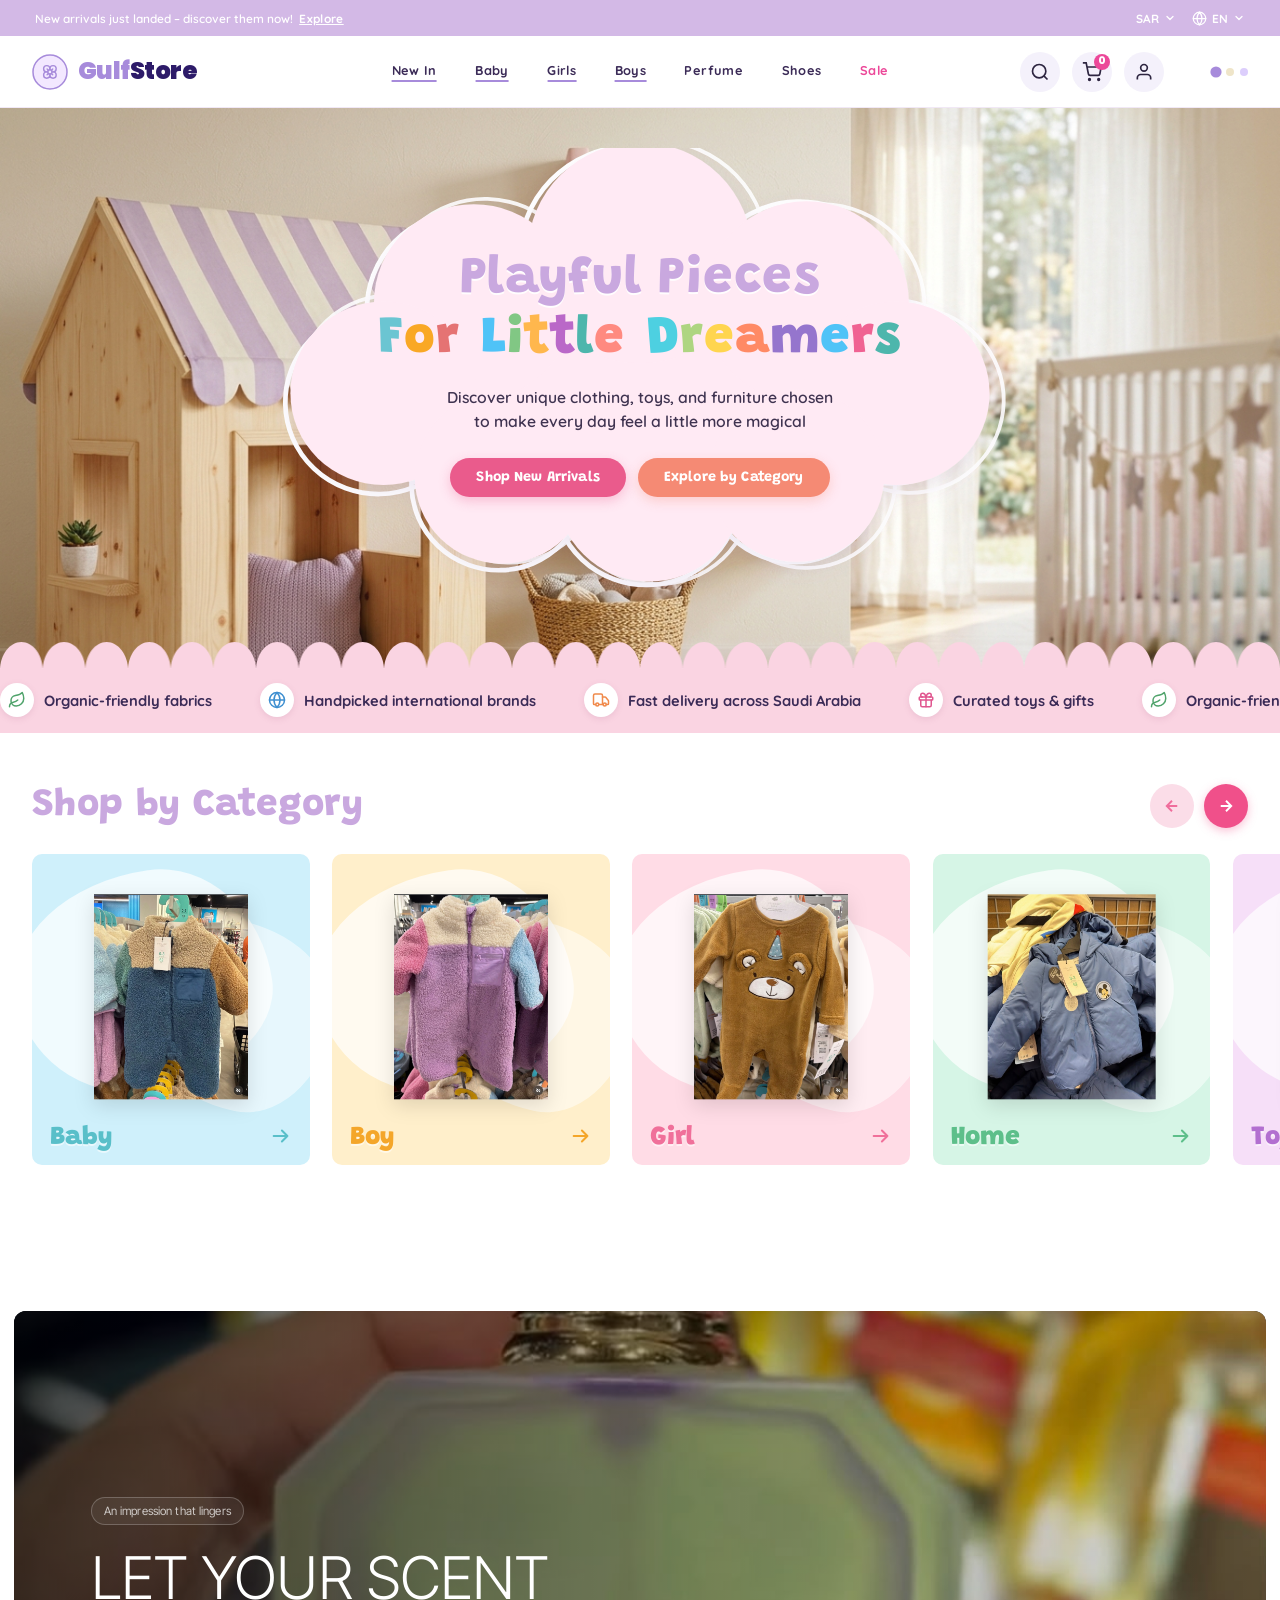
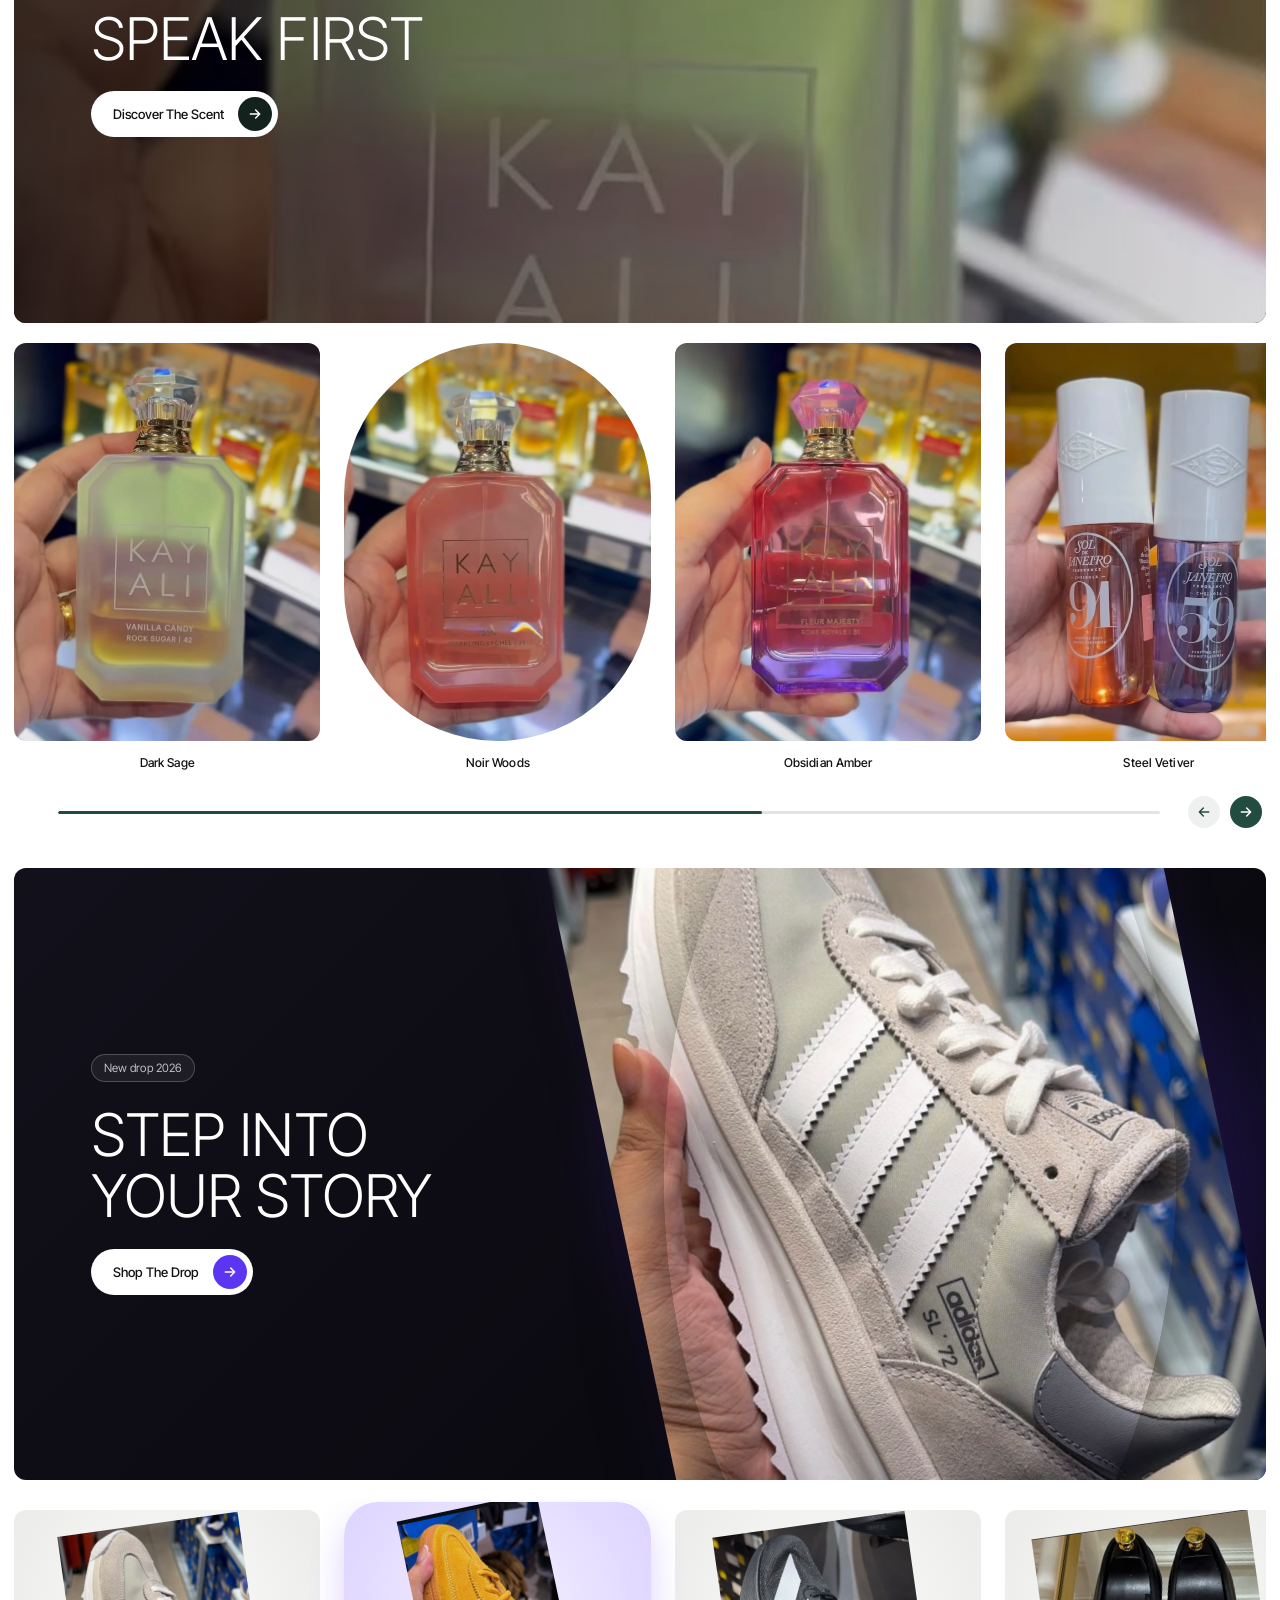
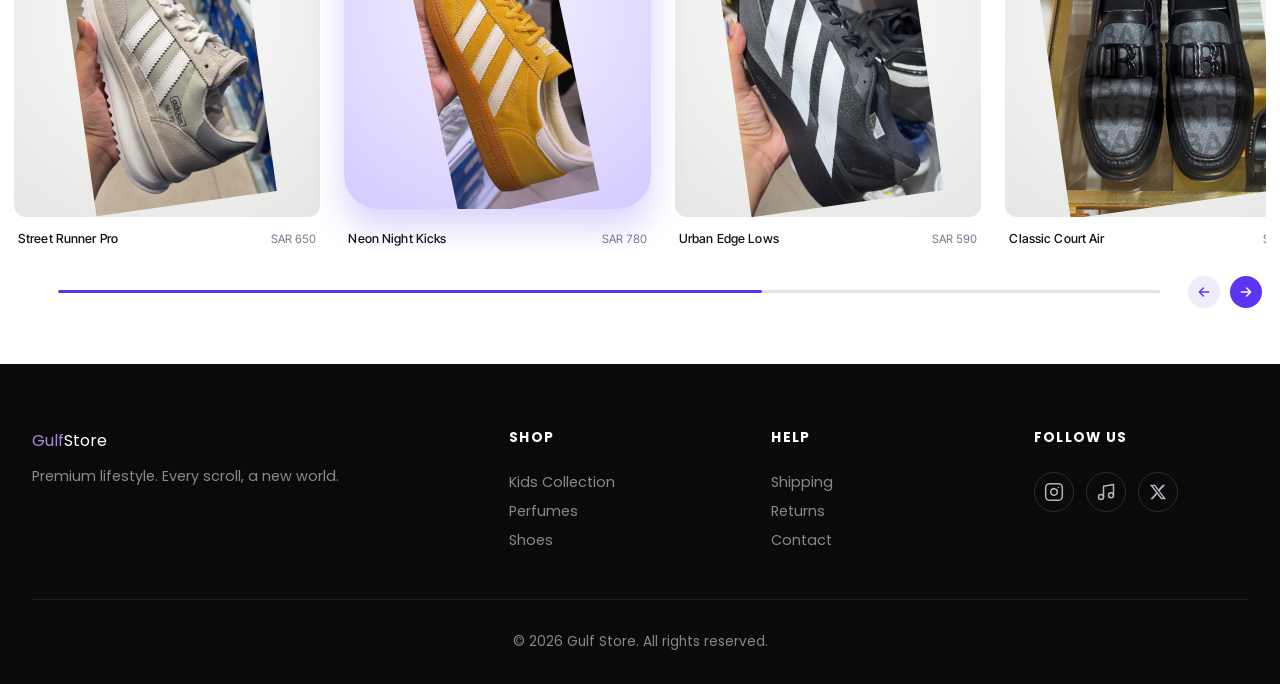
==== commit f83a0299: "feat: complete Gulf Store with mobile responsiveness, exact reference styling, and clean transitions" ====
--- a/index.html
+++ b/index.html
@@ -74,9 +74,6 @@
       </div>
     </div>
   </header>
-
-  <!-- ═══════════════════════════ VIBE TRANSITION OVERLAY ═══════════════════════════ -->
-  <div class="vibe-overlay" aria-hidden="true"></div>
 
   <!-- ═══════════════════════════ SECTION 1 — KIDS ═══════════════════════════ -->
   <section id="kids" class="category-section vibe-section kids-section" data-vibe="kids">
--- a/style.css
+++ b/style.css
@@ -28,8 +28,8 @@
   --vibe-ticker-bg:     #A78BDB;
   --vibe-ticker-text:   #FFFFFF;
 
-  /* Transition speed */
-  --vibe-transition: 0.8s cubic-bezier(0.4, 0, 0.2, 1);
+  /* Transition speed — subtle and fast, no lag */
+  --vibe-transition: 0.2s ease;
 
   /* Layout */
   --navbar-h: 72px;
@@ -43,8 +43,8 @@
 html {
   scroll-behavior: smooth;
   font-size: 16px;
-  /* Named timelines for scrollytelling */
-  timeline-scope: --tl-kids, --tl-perfume, --tl-shoes;
+  overflow-x: hidden;
+  max-width: 100%;
 }
 
 body {
@@ -52,29 +52,17 @@
   background-color: var(--vibe-bg);
   color: var(--vibe-text);
   overflow-x: hidden;
-  transition:
-    background-color var(--vibe-transition),
-    color var(--vibe-transition);
-}
-
-img { display: block; max-width: 100%; }
+  max-width: 100%;
+}
+
+img { display: block; max-width: 100%; height: auto; }
 a { text-decoration: none; color: inherit; }
 ul { list-style: none; }
 button { cursor: pointer; border: none; background: none; font-family: inherit; }
 
-/* ── 3. Vibe Overlay (flash transition layer) ── */
+/* ── 3. Vibe Overlay (Disabled) ── */
 .vibe-overlay {
-  position: fixed;
-  inset: 0;
-  z-index: 999;
-  pointer-events: none;
-  opacity: 0;
-  background: var(--vibe-bg);
-  transition: opacity 0.3s ease;
-}
-.vibe-overlay.flash {
-  opacity: 0.6;
-  transition: opacity 0.15s ease;
+  display: none !important;
 }
 
 /* ── 4. Navbar ── */
@@ -1007,10 +995,11 @@
 .product-back:hover { color: var(--vibe-text); }
 
 @media (max-width: 768px) {
-  .product-layout { grid-template-columns: 1fr; gap: 2rem; }
-  .product-gallery { grid-template-columns: 1fr; }
-  .product-gallery__thumbs { flex-direction: row; }
-  .product-gallery__thumb { width: 70px; }
+  .product-layout { grid-template-columns: 1fr; gap: 2rem; padding: 2rem 1rem 3rem; }
+  .product-gallery { grid-template-columns: 1fr; gap: 1rem; }
+  .product-gallery__thumbs { flex-direction: row; overflow-x: auto; gap: 0.6rem; padding-bottom: 4px; }
+  .product-gallery__thumb { width: 68px; flex-shrink: 0; }
+  .product-info__btn { width: 100%; max-width: none; }
 }
 
 /* ══════════════════════════════════════════════════════════════════
@@ -1642,15 +1631,94 @@
   .kids-cat-grid { grid-template-columns: none; grid-auto-columns: 42%; }
   .kids-cloud-content { padding: 50px 50px 40px; }
 }
+
+@media (max-width: 768px) {
+  .navbar__inner { padding: 0 1.2rem; gap: 0.75rem; }
+  .vibe-dots { display: none; }
+  .site-footer { padding: 3rem 1.25rem 2rem; }
+  .footer__inner { grid-template-columns: 1fr; gap: 2rem; text-align: center; }
+  .footer__links { align-items: center; }
+  .social-icons { justify-content: center; }
+}
+
 @media (max-width: 640px) {
+  .announcement-bar {
+    padding: 0.4rem 1rem;
+    font-size: 0.68rem;
+  }
+  .announcement-bar__left {
+    font-size: 0.68rem;
+    white-space: nowrap;
+    overflow: hidden;
+    text-overflow: ellipsis;
+    max-width: 62%;
+  }
+  .announcement-bar__right { gap: 6px; }
+  .announcement-bar__locale { font-size: 0.68rem; }
+
+  .navbar { height: 60px; }
+  :root { --navbar-h: 60px; }
+  body.vibe-kids .navbar { top: 32px; }
+  .navbar__logo a { font-size: 1.25rem; }
+  .logo-kids-icon svg { width: 26px; height: 26px; }
+  .btn-icon { width: 34px; height: 34px; }
+  .navbar__actions { gap: 0.35rem; }
+
+  .kids-hero {
+    min-height: 440px;
+    margin: 0;
+  }
+  .kids-cloud-container {
+    width: 95%;
+    max-width: 440px;
+    min-height: 370px;
+    margin: 20px auto 45px;
+  }
+  .kids-cloud-content {
+    padding: 34px 18px 28px;
+  }
+  .kids-hero__title-script {
+    font-size: clamp(1.8rem, 6.5vw, 2.4rem);
+  }
+  .kids-hero__title-rainbow {
+    font-size: clamp(1.35rem, 5.2vw, 2rem);
+    flex-wrap: wrap;
+    justify-content: center;
+    gap: 0.25em;
+  }
+  .kids-hero__sub {
+    font-size: 0.85rem;
+    line-height: 1.45;
+    margin-bottom: 1.2rem;
+    max-width: 300px;
+  }
+  .kids-hero__cta {
+    flex-direction: column;
+    width: 100%;
+    max-width: 250px;
+    margin: 0 auto;
+    gap: 8px;
+  }
+  .kids-btn {
+    width: 100%;
+    padding: 10px 16px;
+    font-size: 0.86rem;
+    text-align: center;
+    justify-content: center;
+  }
+
+  .kids-ticker-banner { margin-top: -16px; }
+  .kids-scallop-svg { height: 20px; }
+  .kids-ticker-content { padding: 10px 0 12px; }
+  .kids-ticker-track { gap: 2rem; }
+  .ticker-item { font-size: 0.82rem; gap: 6px; }
+  .ticker-icon { width: 26px; height: 26px; font-size: 0.95rem; }
+
   .kids-categories { padding: 2rem 0 3rem 1rem; }
-  .kids-categories__header { margin-right: 1rem; }
-  .kids-cat-grid { grid-auto-columns: 64%; }
-  .kids-hero { min-height: 480px; }
-  .kids-cloud-container { min-height: 400px; margin-bottom: 60px; }
-  .kids-cloud-content { padding: 40px 28px 34px; }
-  .kids-hero__title-rainbow { flex-wrap: wrap; font-size: 1.7rem; white-space: normal; }
-  .kids-hero__cta { flex-direction: column; align-items: center; }
+  .kids-categories__header { margin-right: 1rem; margin-bottom: 1.2rem; }
+  .kids-categories__title { font-size: 1.6rem; }
+  .kids-cat-grid { grid-auto-columns: 78%; gap: 1rem; }
+  .kids-cat-card__name { font-size: 1.35rem; }
 }
 
 
@@ -1847,8 +1915,12 @@
   body.vibe-perfume .nav-menu-panel:not([hidden]) { left: 1rem; }
 }
 @media (max-width: 560px) {
-  .pf-hero { height: 480px; }
-  .pf-track { grid-auto-columns: 68%; }
+  #perfume.perfume-section { padding: calc(var(--navbar-h) + 4px) 10px 32px; }
+  .pf-hero { height: auto; min-height: 480px; padding: 40px 0 30px; }
+  .pf-hero__content { padding: 0 18px; gap: 16px; }
+  .pf-hero__title { font-size: clamp(1.9rem, 8vw, 2.8rem); line-height: 1.1; }
+  .pf-track { grid-auto-columns: 78%; gap: 14px; }
+  .pf-controls { gap: 16px; margin-top: 18px; }
 }
 
 
@@ -2057,13 +2129,19 @@
 .sh-arrow--next { background: var(--sh-accent); color: #fff; }
 
 @media (max-width: 900px) {
-  .sh-hero { flex-direction: column; justify-content: flex-start; align-items: flex-start; height: auto; padding: 56px 0 0; }
-  .sh-hero__disc { position: relative; right: auto; top: auto; transform: none; margin: 30px auto -60px; width: min(78%, 380px); }
+  .sh-hero { flex-direction: column; justify-content: flex-start; align-items: flex-start; height: auto; padding: 48px 0 0; }
+  .sh-hero__disc { position: relative; right: auto; top: auto; transform: none; margin: 24px auto -40px; width: min(80%, 340px); }
   .sh-track { grid-auto-columns: 44%; gap: 16px; }
   .sh-controls { padding-left: 0; }
 }
 @media (max-width: 560px) {
-  .sh-track { grid-auto-columns: 68%; }
+  #shoes.shoes-section { padding: 0 10px 48px; }
+  .sh-hero { min-height: 500px; padding: 36px 0 0; }
+  .sh-hero__content { padding: 0 18px; gap: 16px; }
+  .sh-hero__title { font-size: clamp(2rem, 8.5vw, 3rem); line-height: 1.08; }
+  .sh-hero__disc { margin: 20px auto -30px; width: min(85%, 280px); }
+  .sh-track { grid-auto-columns: 78%; gap: 14px; }
+  .sh-controls { gap: 16px; margin-top: 18px; }
 }
 
 
